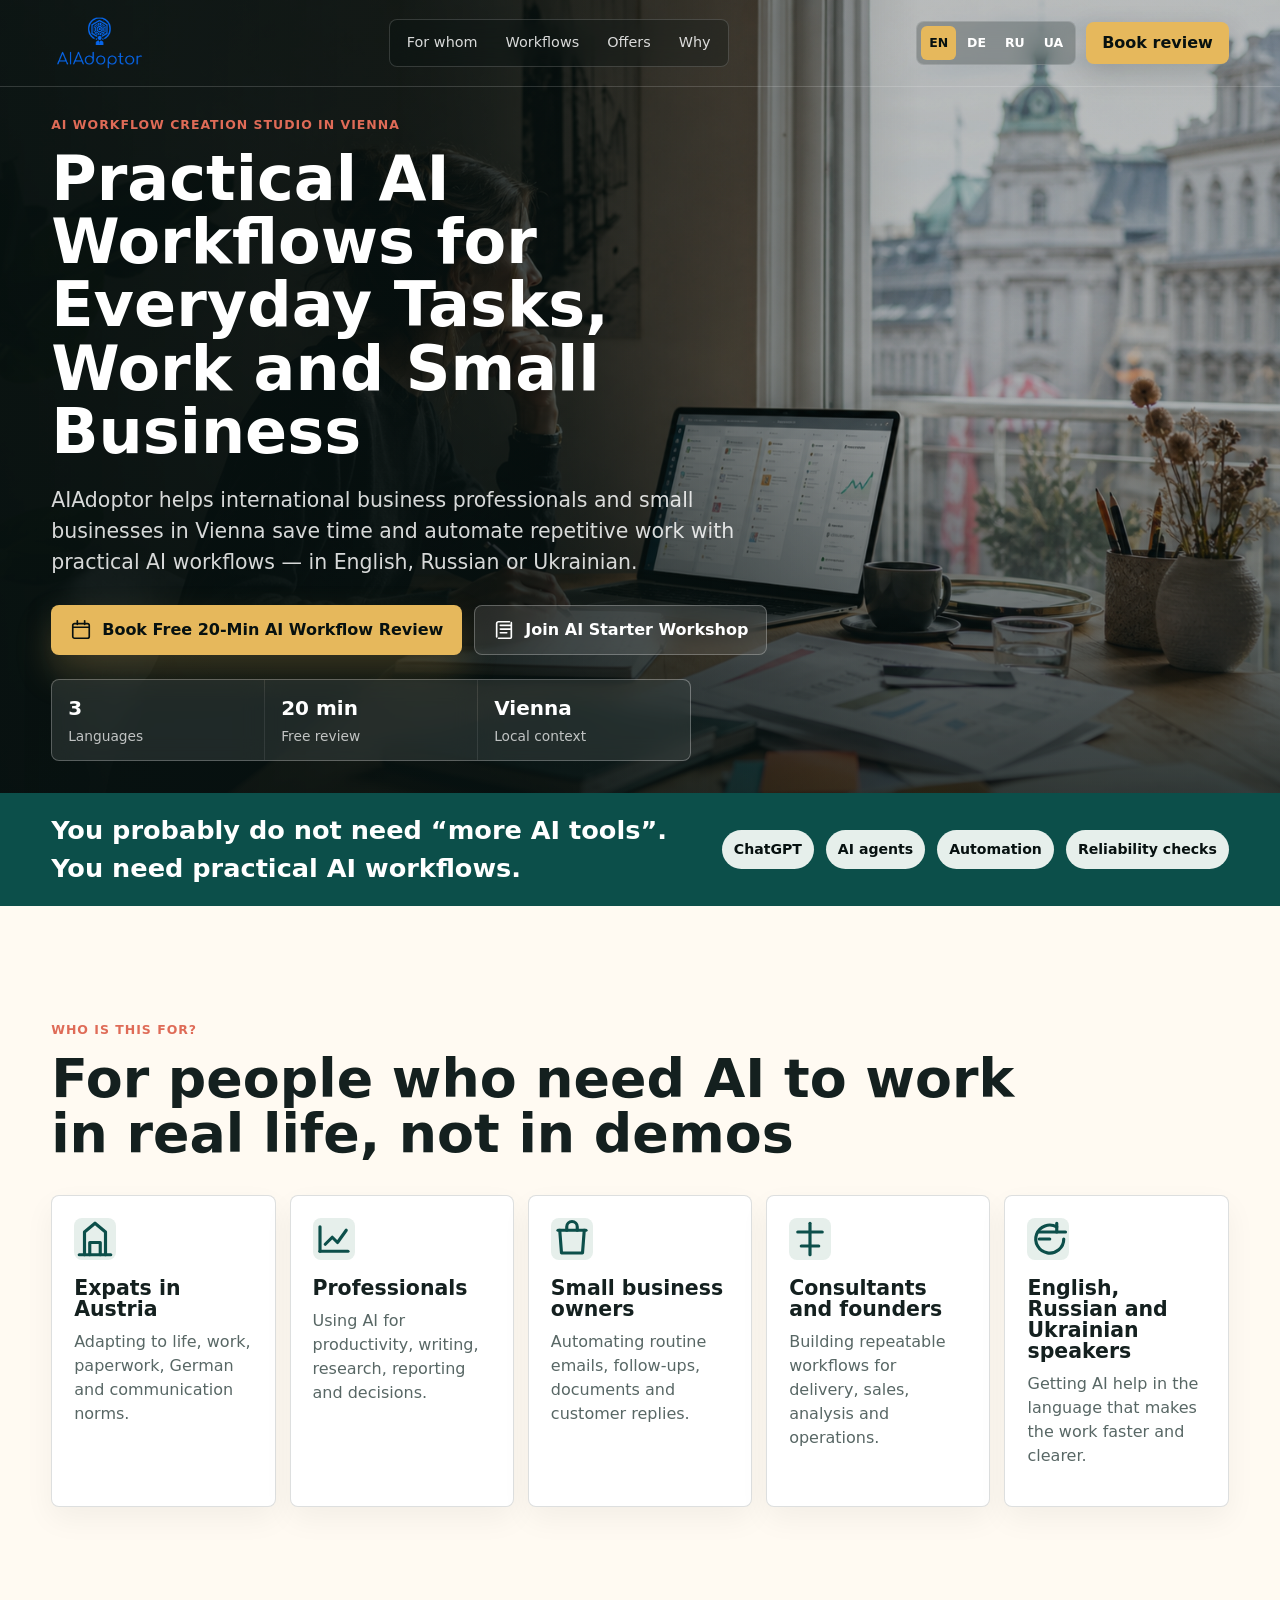
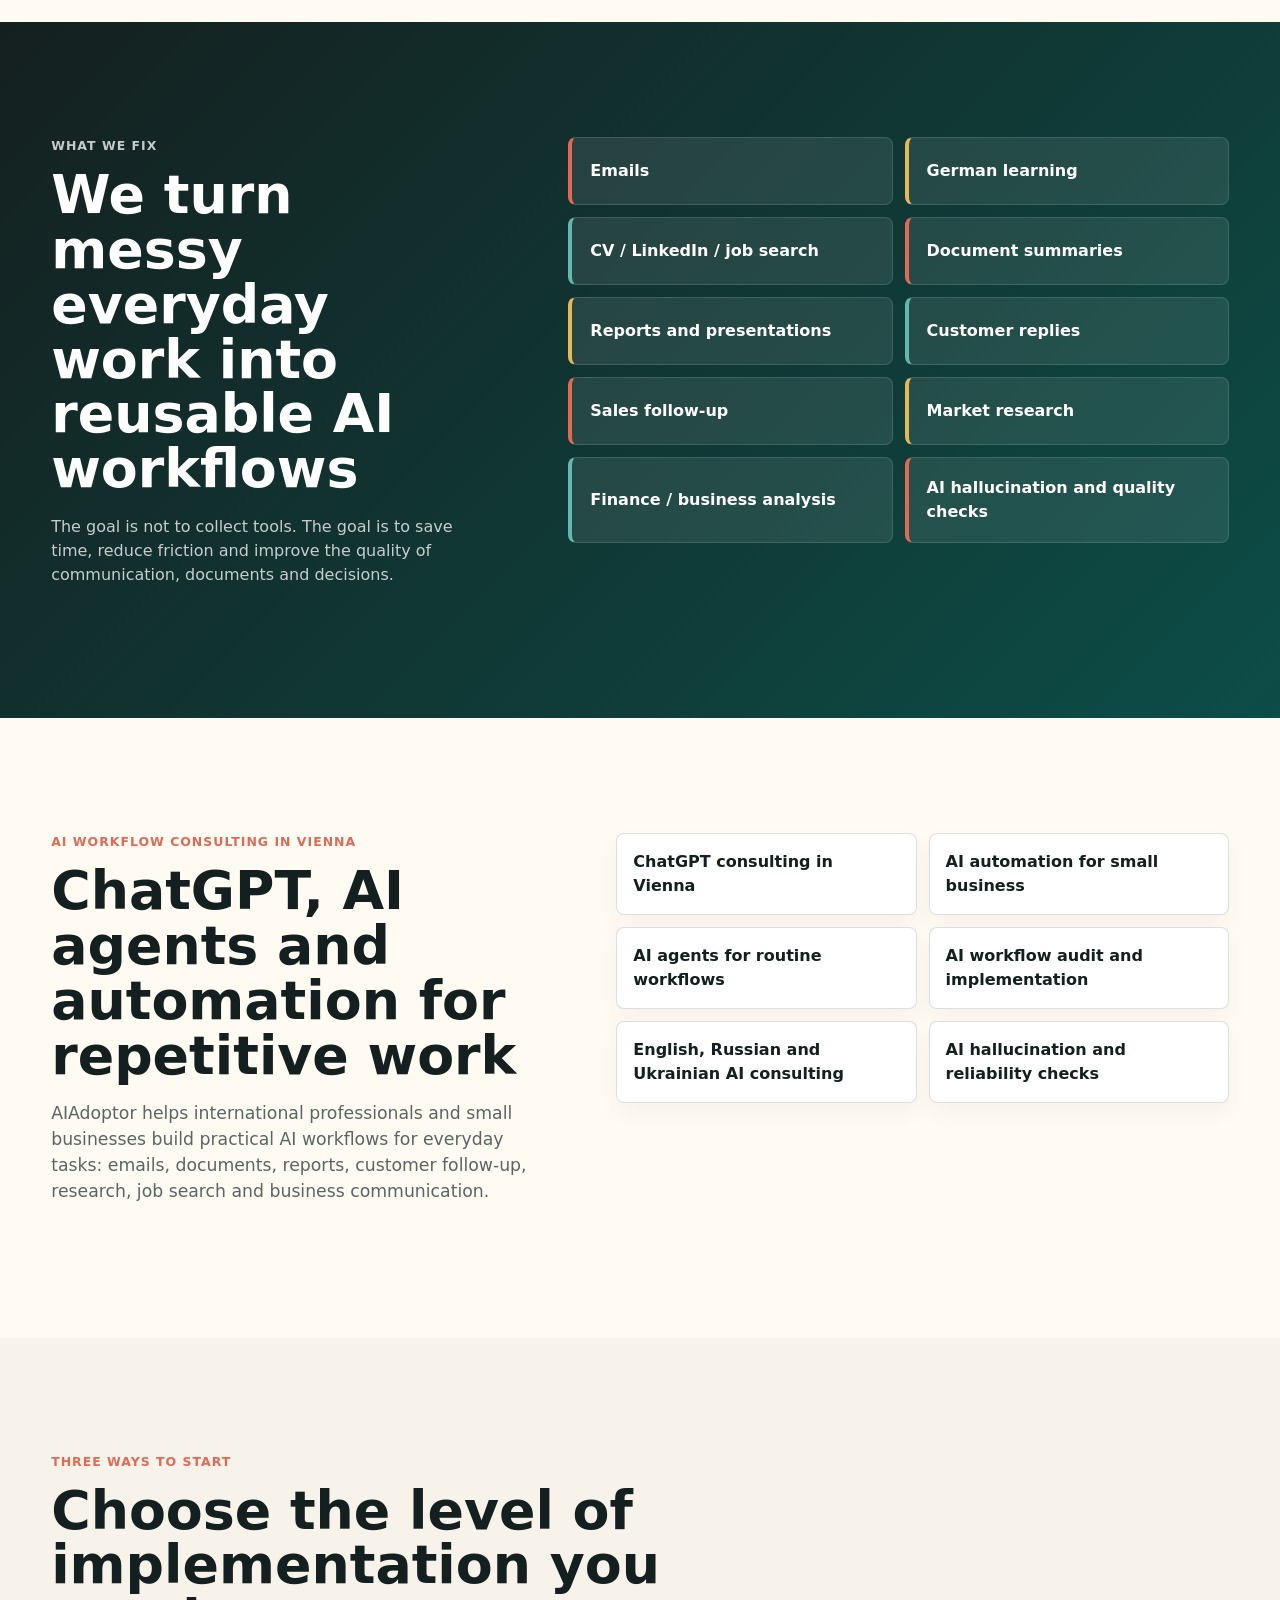
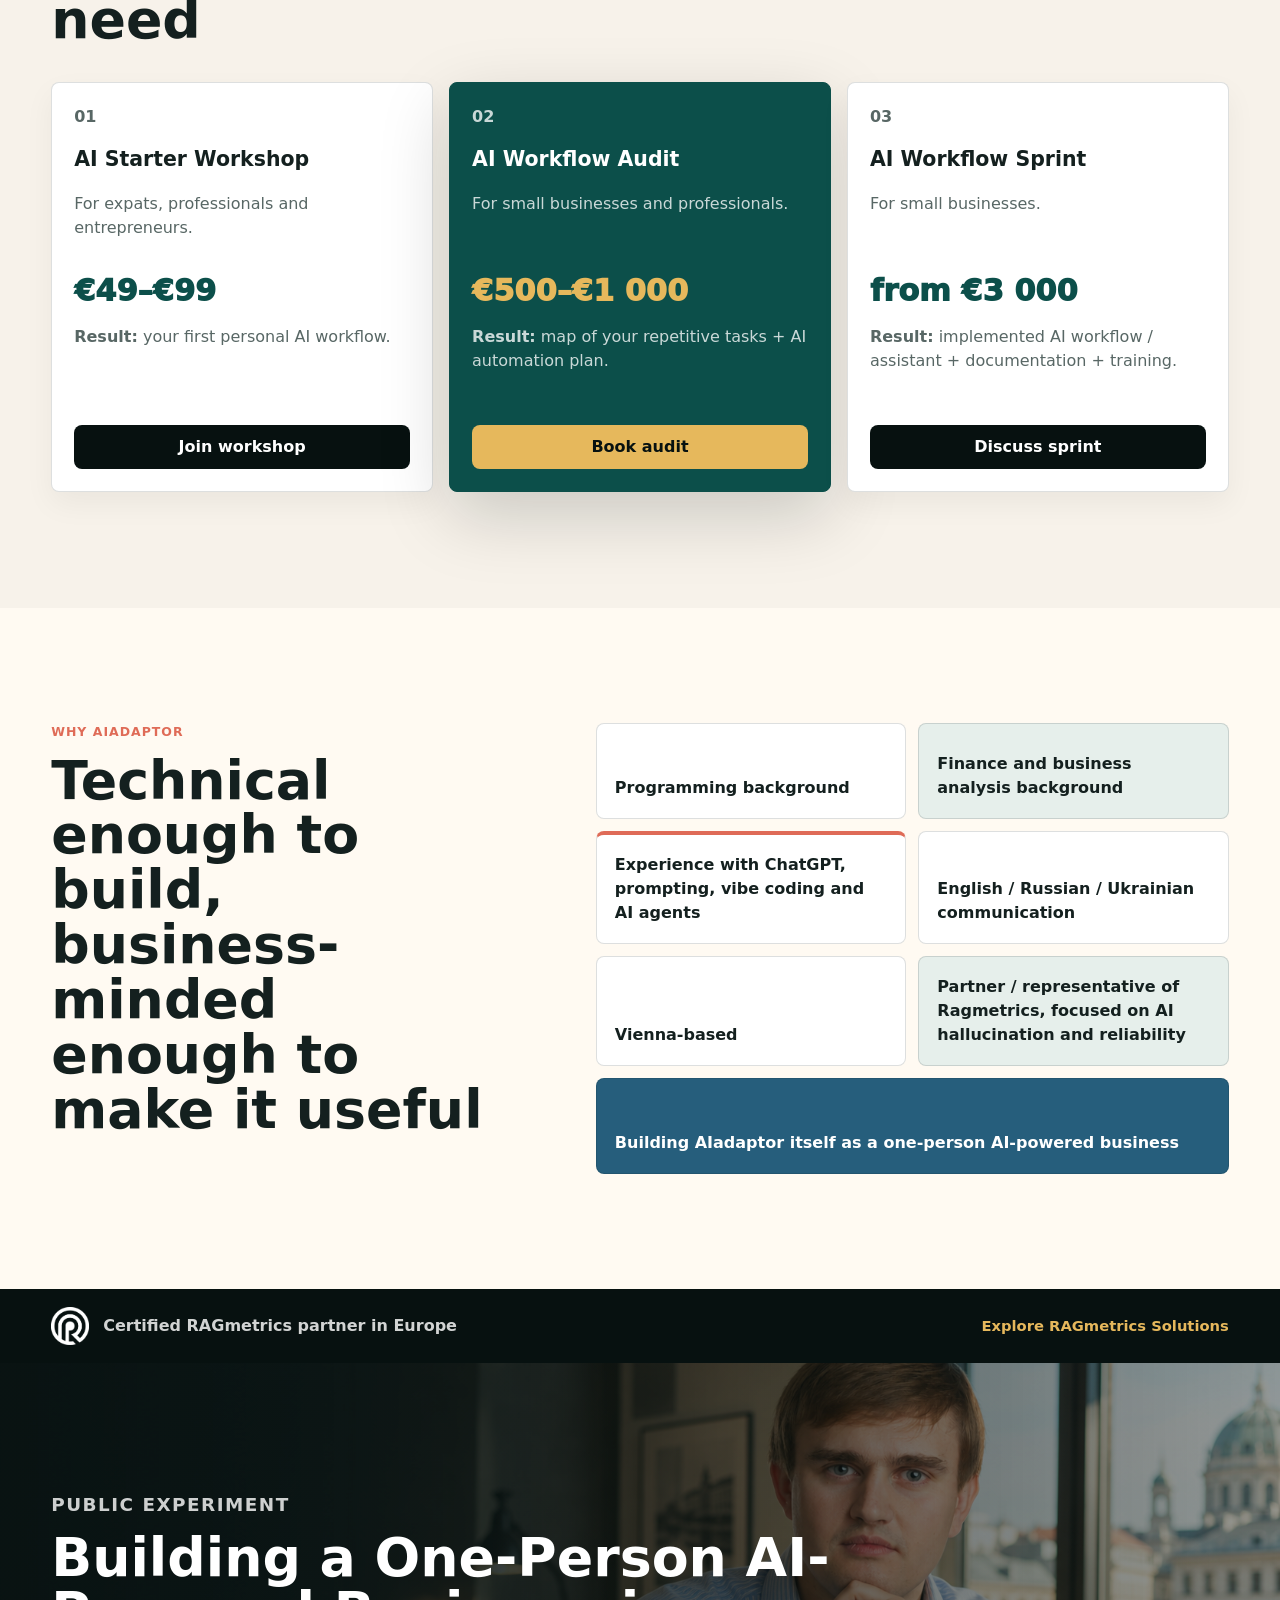
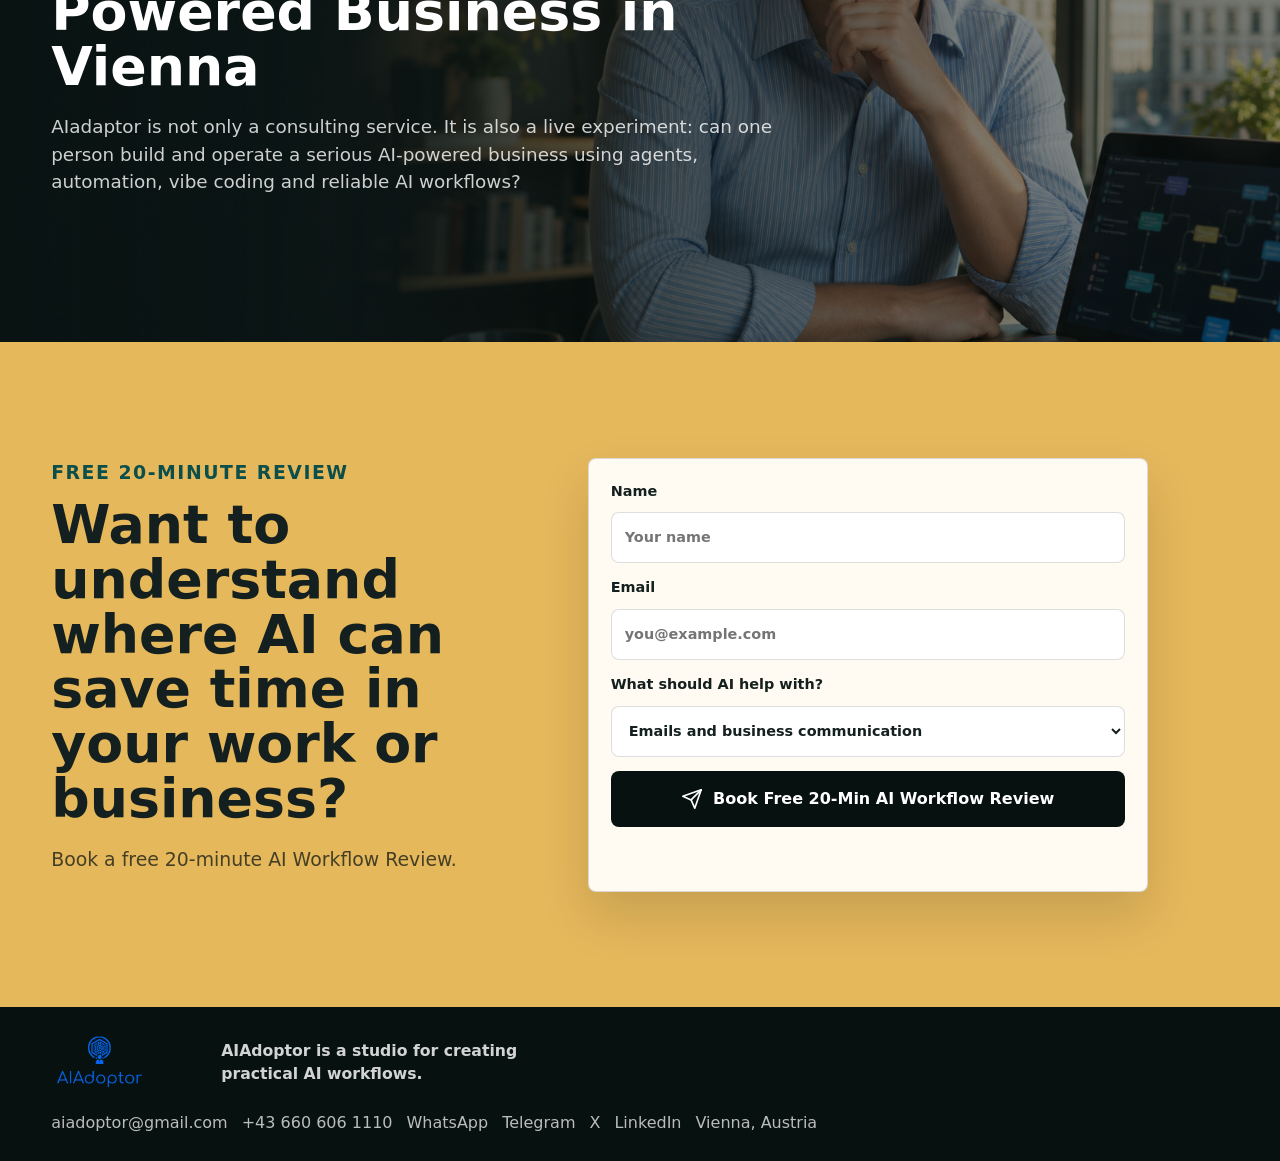
==== index.html @ bf927f49 "Prepare AIAdoptor landing for GitHub Pages" ====
<!doctype html>
<html lang="en">
  <head>
    <meta charset="utf-8" />
    <meta name="viewport" content="width=device-width, initial-scale=1" />
    <meta
      name="description"
      content="AIAdoptor helps international business professionals and small businesses in Vienna save time and automate repetitive work with practical AI workflows."
      data-i18n-attr="content:meta.description"
    />
    <meta
      name="keywords"
      content="AI workflows Vienna, ChatGPT consulting Vienna, AI automation Vienna, AI agents for small business, practical AI workflows, AI workflow audit, AI workflow sprint, AI consultant English Russian Ukrainian Vienna, RAG hallucination checks"
    />
    <meta name="author" content="AIAdoptor" />
    <meta name="robots" content="index, follow, max-image-preview:large" />
    <link rel="canonical" href="https://aiadoptor.com/" />
    <link rel="alternate" hreflang="en" href="https://aiadoptor.com/" />
    <link rel="alternate" hreflang="de" href="https://aiadoptor.com/de/" />
    <link rel="alternate" hreflang="ru" href="https://aiadoptor.com/ru/" />
    <link rel="alternate" hreflang="uk" href="https://aiadoptor.com/uk/" />
    <link rel="alternate" hreflang="x-default" href="https://aiadoptor.com/" />
    <meta property="og:type" content="website" />
    <meta property="og:site_name" content="AIAdoptor" />
    <meta property="og:title" content="AIAdoptor | AI Workflow Studio in Vienna | ChatGPT & AI Automation" />
    <meta
      property="og:description"
      content="Practical AI workflows, ChatGPT consulting and AI automation for international professionals and small businesses in Vienna."
    />
    <meta property="og:url" content="https://aiadoptor.com/" />
    <meta property="og:image" content="https://aiadoptor.com/assets/aiadoptor-social-profile.png" />
    <meta property="og:locale" content="en_US" />
    <meta property="og:locale:alternate" content="de_AT" />
    <meta property="og:locale:alternate" content="ru_RU" />
    <meta property="og:locale:alternate" content="uk_UA" />
    <meta name="twitter:card" content="summary_large_image" />
    <meta name="twitter:title" content="AIAdoptor | AI Workflow Studio in Vienna | ChatGPT & AI Automation" />
    <meta
      name="twitter:description"
      content="ChatGPT consulting, AI agents and practical AI automation workflows for work and small business in Vienna."
    />
    <meta name="twitter:image" content="https://aiadoptor.com/assets/aiadoptor-social-profile.png" />
    <title data-i18n="meta.title">AIAdoptor | AI Workflow Studio in Vienna | ChatGPT & AI Automation</title>
    <link rel="icon" type="image/png" href="/assets/aiadoptor-favicon.png" />
    <link rel="preload" as="image" href="/assets/aiadaptor-hero.png" />
    <link rel="preload" as="image" href="/assets/aiadoptor-logo.png" />
    <link rel="stylesheet" href="/styles.css" />
    <script type="application/ld+json">
      {
        "@context": "https://schema.org",
        "@type": "ProfessionalService",
        "name": "AIAdoptor",
        "url": "https://aiadoptor.com/",
        "logo": "https://aiadoptor.com/assets/aiadoptor-logo.png",
        "image": "https://aiadoptor.com/assets/aiadoptor-social-profile.png",
        "description": "AIAdoptor helps international business professionals and small businesses in Vienna save time and automate repetitive work with practical AI workflows.",
        "email": "aiadoptor@gmail.com",
        "telephone": "+436606061110",
        "address": {
          "@type": "PostalAddress",
          "streetAddress": "Kuchelauer Hafenstrase 104/2/2",
          "postalCode": "1190",
          "addressLocality": "Vienna",
          "addressCountry": "AT"
        },
        "areaServed": ["Vienna", "Austria", "Europe"],
        "availableLanguage": ["English", "Russian", "Ukrainian"],
        "sameAs": [
          "https://t.me/aiadoptor",
          "https://x.com/aiadoptor",
          "https://ua.linkedin.com/in/павел-фильянов-2507ba58"
        ],
        "knowsAbout": [
          "ChatGPT consulting",
          "AI workflow automation",
          "AI agents",
          "Small business automation",
          "AI hallucination checks",
          "RAG evaluation",
          "Business communication workflows"
        ],
        "hasOfferCatalog": {
          "@type": "OfferCatalog",
          "name": "AIAdoptor AI workflow services",
          "itemListElement": [
            {
              "@type": "Offer",
              "name": "AI Starter Workshop",
              "priceCurrency": "EUR",
              "price": "49",
              "description": "Starter workshop for creating a first personal AI workflow."
            },
            {
              "@type": "Offer",
              "name": "AI Workflow Audit",
              "priceCurrency": "EUR",
              "price": "500",
              "description": "Audit of repetitive tasks and AI automation planning."
            },
            {
              "@type": "Offer",
              "name": "AI Workflow Sprint",
              "priceCurrency": "EUR",
              "price": "3000",
              "description": "Implementation of an AI workflow or assistant with documentation and training."
            }
          ]
        }
      }
    </script>
    <script type="application/ld+json">
      {
        "@context": "https://schema.org",
        "@type": "FAQPage",
        "mainEntity": [
          {
            "@type": "Question",
            "name": "Who is AIAdoptor for?",
            "acceptedAnswer": {
              "@type": "Answer",
              "text": "AIAdoptor helps international business professionals, expats, consultants, founders and small businesses in Vienna use practical AI workflows for repetitive work."
            }
          },
          {
            "@type": "Question",
            "name": "What AI workflows can be automated?",
            "acceptedAnswer": {
              "@type": "Answer",
              "text": "Common workflows include emails, customer replies, document summaries, reports, presentations, market research, job search, German learning and sales follow-up."
            }
          },
          {
            "@type": "Question",
            "name": "Which languages does AIAdoptor consult in?",
            "acceptedAnswer": {
              "@type": "Answer",
              "text": "AIAdoptor provides consulting in English, Russian and Ukrainian. The website is also available in German."
            }
          },
          {
            "@type": "Question",
            "name": "How can I start?",
            "acceptedAnswer": {
              "@type": "Answer",
              "text": "You can book a free 20-minute AI Workflow Review to identify where AI can save time in your work or business."
            }
          }
        ]
      }
    </script>
    <script src="/app.js" defer></script>
  </head>
  <body>
    <header class="site-header" data-header>
      <a class="brand" href="#top" aria-label="AIadaptor home" data-i18n-attr="aria-label:brand.aria">
        <img class="brand-logo" src="/assets/aiadoptor-logo.png" alt="AIAdoptor" />
        <span class="sr-only" data-i18n="brand.tagline">Vienna AI workflows</span>
      </a>

      <nav class="main-nav" aria-label="Main navigation" data-i18n-attr="aria-label:nav.aria">
        <a href="#audience" data-i18n="nav.audience">For whom</a>
        <a href="#workflows" data-i18n="nav.workflows">Workflows</a>
        <a href="#offers" data-i18n="nav.offers">Offers</a>
        <a href="#why" data-i18n="nav.why">Why</a>
      </nav>

      <div class="header-actions">
        <div class="language-switcher" role="group" aria-label="Language" data-i18n-attr="aria-label:language.aria">
          <button type="button" data-lang="en" aria-pressed="true">EN</button>
          <button type="button" data-lang="de" aria-pressed="false">DE</button>
          <button type="button" data-lang="ru" aria-pressed="false">RU</button>
          <button type="button" data-lang="uk" aria-pressed="false">UA</button>
        </div>
        <a class="header-cta" href="#book" data-i18n="cta.short">Book review</a>
      </div>
    </header>

    <main id="top">
      <section class="hero" aria-label="AIadaptor">
        <img
          class="hero-image"
          src="/assets/aiadaptor-hero.png"
          alt="Modern Vienna workspace with laptop, documents and workflow boards"
          data-i18n-attr="alt:hero.imageAlt"
        />
        <div class="hero-scrim" aria-hidden="true"></div>
        <div class="hero-content">
          <p class="eyebrow" data-i18n="hero.eyebrow">AI workflow creation studio in Vienna</p>
          <h1 data-i18n="hero.title">Practical AI Workflows for Everyday Tasks, Work and Small Business</h1>
          <p class="hero-copy" data-i18n="hero.copy">AIAdoptor helps international business professionals and small businesses in Vienna save time and automate repetitive work with practical AI workflows — in English, Russian or Ukrainian.</p>
          <div class="hero-actions">
            <a class="button button-primary" href="#book">
              <span class="button-icon" aria-hidden="true">
                <svg viewBox="0 0 24 24"><path d="M8 2v4" /><path d="M16 2v4" /><path d="M3.5 9h17" /><path d="M5 5h14a2 2 0 0 1 2 2v12a2 2 0 0 1-2 2H5a2 2 0 0 1-2-2V7a2 2 0 0 1 2-2Z" /></svg>
              </span>
              <span data-i18n="cta.review">Book Free 20-Min AI Workflow Review</span>
            </a>
            <a class="button button-secondary" href="#workshop">
              <span class="button-icon" aria-hidden="true">
                <svg viewBox="0 0 24 24"><path d="M4 19.5V5a2 2 0 0 1 2-2h12" /><path d="M8 7h11" /><path d="M8 11h11" /><path d="M8 15h7" /><path d="M6 21h13a1 1 0 0 0 1-1V4" /></svg>
              </span>
              <span data-i18n="cta.workshop">Join AI Starter Workshop</span>
            </a>
          </div>
          <dl class="hero-signals" aria-label="Service highlights" data-i18n-attr="aria-label:hero.signalsAria">
            <div>
              <dt>3</dt>
              <dd data-i18n="hero.languages">Languages</dd>
            </div>
            <div>
              <dt>20 min</dt>
              <dd data-i18n="hero.freeReview">Free review</dd>
            </div>
            <div>
              <dt>Vienna</dt>
              <dd data-i18n="hero.localContext">Local context</dd>
            </div>
          </dl>
        </div>
      </section>

      <section class="intro-band" aria-label="Positioning" data-i18n-attr="aria-label:intro.aria">
        <p data-i18n="intro.line">You probably do not need “more AI tools”. You need practical AI workflows.</p>
        <span>ChatGPT</span>
        <span data-i18n="intro.agents">AI agents</span>
        <span data-i18n="intro.automation">Automation</span>
        <span data-i18n="intro.reliability">Reliability checks</span>
      </section>

      <section class="section audience" id="audience" aria-labelledby="audience-title">
        <div class="section-heading">
          <p class="eyebrow" data-i18n="audience.eyebrow">Who is this for?</p>
          <h2 id="audience-title" data-i18n="audience.title">For people who need AI to work in real life, not in demos</h2>
        </div>
        <div class="audience-grid">
          <article>
            <span class="tile-icon" aria-hidden="true">
              <svg viewBox="0 0 24 24"><path d="M3 21h18" /><path d="M6 21V8l6-5 6 5v13" /><path d="M9 21v-7h6v7" /></svg>
            </span>
            <h3 data-i18n="audience.cards.expats.title">Expats in Austria</h3>
            <p data-i18n="audience.cards.expats.copy">Adapting to life, work, paperwork, German and communication norms.</p>
          </article>
          <article>
            <span class="tile-icon" aria-hidden="true">
              <svg viewBox="0 0 24 24"><path d="M4 19V5" /><path d="M4 19h16" /><path d="m7 15 4-4 3 3 5-7" /></svg>
            </span>
            <h3 data-i18n="audience.cards.professionals.title">Professionals</h3>
            <p data-i18n="audience.cards.professionals.copy">Using AI for productivity, writing, research, reporting and decisions.</p>
          </article>
          <article>
            <span class="tile-icon" aria-hidden="true">
              <svg viewBox="0 0 24 24"><path d="M4 7h16" /><path d="M5 7l1 13h12l1-13" /><path d="M9 7V5a3 3 0 0 1 6 0v2" /></svg>
            </span>
            <h3 data-i18n="audience.cards.business.title">Small business owners</h3>
            <p data-i18n="audience.cards.business.copy">Automating routine emails, follow-ups, documents and customer replies.</p>
          </article>
          <article>
            <span class="tile-icon" aria-hidden="true">
              <svg viewBox="0 0 24 24"><path d="M12 3v18" /><path d="M5 8h14" /><path d="M7 16h10" /></svg>
            </span>
            <h3 data-i18n="audience.cards.founders.title">Consultants and founders</h3>
            <p data-i18n="audience.cards.founders.copy">Building repeatable workflows for delivery, sales, analysis and operations.</p>
          </article>
          <article>
            <span class="tile-icon" aria-hidden="true">
              <svg viewBox="0 0 24 24"><path d="M7 8h10" /><path d="M7 12h6" /><path d="M21 12a8 8 0 1 1-4-6.9" /><path d="M17 3v5h5" /></svg>
            </span>
            <h3 data-i18n="audience.cards.communities.title">English, Russian and Ukrainian speakers</h3>
            <p data-i18n="audience.cards.communities.copy">Getting AI help in the language that makes the work faster and clearer.</p>
          </article>
        </div>
      </section>

      <section class="section workflows" id="workflows" aria-labelledby="workflows-title">
        <div class="workflow-copy">
          <p class="eyebrow" data-i18n="workflows.eyebrow">What we fix</p>
          <h2 id="workflows-title" data-i18n="workflows.title">We turn messy everyday work into reusable AI workflows</h2>
          <p data-i18n="workflows.copy">The goal is not to collect tools. The goal is to save time, reduce friction and improve the quality of communication, documents and decisions.</p>
        </div>
        <div class="workflow-list" aria-label="AI workflow areas" data-i18n-attr="aria-label:workflows.aria">
          <span data-i18n="workflows.items.emails">Emails</span>
          <span data-i18n="workflows.items.german">German learning</span>
          <span data-i18n="workflows.items.job">CV / LinkedIn / job search</span>
          <span data-i18n="workflows.items.summaries">Document summaries</span>
          <span data-i18n="workflows.items.reports">Reports and presentations</span>
          <span data-i18n="workflows.items.customers">Customer replies</span>
          <span data-i18n="workflows.items.sales">Sales follow-up</span>
          <span data-i18n="workflows.items.research">Market research</span>
          <span data-i18n="workflows.items.finance">Finance / business analysis</span>
          <span data-i18n="workflows.items.quality">AI hallucination and quality checks</span>
        </div>
      </section>

      <section class="section seo-section" aria-labelledby="seo-title">
        <div class="seo-copy">
          <p class="eyebrow" data-i18n="seo.eyebrow">AI workflow consulting in Vienna</p>
          <h2 id="seo-title" data-i18n="seo.title">ChatGPT, AI agents and automation for repetitive work</h2>
          <p data-i18n="seo.copy">AIAdoptor helps international professionals and small businesses build practical AI workflows for everyday tasks: emails, documents, reports, customer follow-up, research, job search and business communication.</p>
        </div>
        <div class="seo-keywords" aria-label="SEO service areas" data-i18n-attr="aria-label:seo.aria">
          <span data-i18n="seo.items.consulting">ChatGPT consulting in Vienna</span>
          <span data-i18n="seo.items.automation">AI automation for small business</span>
          <span data-i18n="seo.items.agents">AI agents for routine workflows</span>
          <span data-i18n="seo.items.audit">AI workflow audit and implementation</span>
          <span data-i18n="seo.items.languages">English, Russian and Ukrainian AI consulting</span>
          <span data-i18n="seo.items.reliability">AI hallucination and reliability checks</span>
        </div>
      </section>

      <section class="section offers" id="offers" aria-labelledby="offers-title">
        <div class="section-heading compact">
          <p class="eyebrow" data-i18n="offers.eyebrow">Three ways to start</p>
          <h2 id="offers-title" data-i18n="offers.title">Choose the level of implementation you need</h2>
        </div>
        <div class="offer-grid">
          <article class="offer-card" id="workshop">
            <p class="offer-number">01</p>
            <h3>AI Starter Workshop</h3>
            <p data-i18n="offers.starter.for">For expats, professionals and entrepreneurs.</p>
            <div class="offer-price">€49–€99</div>
            <p class="result"><strong data-i18n="offers.resultLabel">Result:</strong> <span data-i18n="offers.starter.result">your first personal AI workflow.</span></p>
            <a class="offer-link" href="#book" data-i18n="offers.starter.link">Join workshop</a>
          </article>
          <article class="offer-card featured">
            <p class="offer-number">02</p>
            <h3>AI Workflow Audit</h3>
            <p data-i18n="offers.audit.for">For small businesses and professionals.</p>
            <div class="offer-price">€500–€1 000</div>
            <p class="result"><strong data-i18n="offers.resultLabel">Result:</strong> <span data-i18n="offers.audit.result">map of your repetitive tasks + AI automation plan.</span></p>
            <a class="offer-link" href="#book" data-i18n="offers.audit.link">Book audit</a>
          </article>
          <article class="offer-card">
            <p class="offer-number">03</p>
            <h3>AI Workflow Sprint</h3>
            <p data-i18n="offers.sprint.for">For small businesses.</p>
            <div class="offer-price" data-i18n="offers.sprint.price">from €3 000</div>
            <p class="result"><strong data-i18n="offers.resultLabel">Result:</strong> <span data-i18n="offers.sprint.result">implemented AI workflow / assistant + documentation + training.</span></p>
            <a class="offer-link" href="#book" data-i18n="offers.sprint.link">Discuss sprint</a>
          </article>
        </div>
      </section>

      <section class="section why" id="why" aria-labelledby="why-title">
        <div>
          <p class="eyebrow" data-i18n="why.eyebrow">Why AIadaptor</p>
          <h2 id="why-title" data-i18n="why.title">Technical enough to build, business-minded enough to make it useful</h2>
        </div>
        <div class="proof-grid">
          <div data-i18n="why.items.programming">Programming background</div>
          <div data-i18n="why.items.finance">Finance and business analysis background</div>
          <div data-i18n="why.items.ai">Experience with ChatGPT, prompting, vibe coding and AI agents</div>
          <div data-i18n="why.items.languages">English / Russian / Ukrainian communication</div>
          <div data-i18n="why.items.vienna">Vienna-based</div>
          <div data-i18n="why.items.ragmetrics">Partner / representative of Ragmetrics, focused on AI hallucination and reliability</div>
          <div data-i18n="why.items.business">Building AIadaptor itself as a one-person AI-powered business</div>
        </div>
      </section>

      <section class="partner-band" aria-label="RAGmetrics partner" data-i18n-attr="aria-label:partner.aria">
        <a class="partner-strip" href="https://ragmetrics.ai/solutions" target="_blank" rel="noopener">
          <img src="/assets/ragmetrics-logo.png" alt="RagMetrics logo" data-i18n-attr="alt:partner.logoAlt" />
          <span data-i18n="partner.text">Certified RAGmetrics partner in Europe</span>
          <strong data-i18n="partner.cta">Explore RAGmetrics Solutions</strong>
        </a>
      </section>

      <section class="experiment" aria-labelledby="experiment-title">
        <div class="experiment-inner">
          <p class="eyebrow" data-i18n="experiment.eyebrow">Public experiment</p>
          <h2 id="experiment-title" data-i18n="experiment.title">Building a One-Person AI-Powered Business in Vienna</h2>
          <p data-i18n="experiment.copy">AIadaptor is not only a consulting service. It is also a live experiment: can one person build and operate a serious AI-powered business using agents, automation, vibe coding and reliable AI workflows?</p>
        </div>
      </section>

      <section class="book" id="book" aria-labelledby="book-title">
        <div class="book-copy">
          <p class="eyebrow" data-i18n="book.eyebrow">Free 20-minute review</p>
          <h2 id="book-title" data-i18n="book.title">Want to understand where AI can save time in your work or business?</h2>
          <p data-i18n="book.copy">Book a free 20-minute AI Workflow Review.</p>
        </div>
        <form class="book-form" data-contact-form>
          <label>
            <span data-i18n="form.name">Name</span>
            <input name="name" type="text" autocomplete="name" placeholder="Your name" data-i18n-attr="placeholder:form.namePlaceholder" required />
          </label>
          <label>
            <span data-i18n="form.email">Email</span>
            <input name="email" type="email" autocomplete="email" placeholder="you@example.com" required />
          </label>
          <label>
            <span data-i18n="form.topic">What should AI help with?</span>
            <select name="topic">
              <option data-i18n="form.options.email">Emails and business communication</option>
              <option data-i18n="form.options.docs">Documents, reports or presentations</option>
              <option data-i18n="form.options.job">German, CV, LinkedIn or job search</option>
              <option data-i18n="form.options.customer">Customer replies or sales follow-up</option>
              <option data-i18n="form.options.business">Small business automation</option>
              <option data-i18n="form.options.quality">AI hallucination and quality checks</option>
            </select>
          </label>
          <button class="button button-dark" type="submit">
            <span class="button-icon" aria-hidden="true">
              <svg viewBox="0 0 24 24"><path d="M22 2 11 13" /><path d="m22 2-7 20-4-9-9-4Z" /></svg>
            </span>
            <span data-i18n="cta.review">Book Free 20-Min AI Workflow Review</span>
          </button>
          <p class="form-status" data-form-status role="status" aria-live="polite"></p>
        </form>
      </section>
    </main>

    <footer class="site-footer">
      <a class="brand" href="#top" aria-label="AIadaptor home" data-i18n-attr="aria-label:brand.aria">
        <img class="brand-logo" src="/assets/aiadoptor-logo.png" alt="AIAdoptor" />
        <span class="sr-only" data-i18n="brand.footerTagline">Practical AI workflows</span>
      </a>
      <p class="footer-motto" data-i18n="hero.motto">AIAdoptor is a studio for creating practical AI workflows.</p>
      <div class="footer-links">
        <a href="mailto:aiadoptor@gmail.com">aiadoptor@gmail.com</a>
        <a href="tel:+436606061110">+43 660 606 1110</a>
        <a href="https://wa.me/436606061110" target="_blank" rel="noopener">WhatsApp</a>
        <a href="https://t.me/aiadoptor" target="_blank" rel="noopener">Telegram</a>
        <a href="https://x.com/aiadoptor" target="_blank" rel="noopener">X</a>
        <a href="https://ua.linkedin.com/in/павел-фильянов-2507ba58" target="_blank" rel="noopener">LinkedIn</a>
        <span data-i18n="footer.location">Vienna, Austria</span>
      </div>
    </footer>
  </body>
</html>
---- styles.css ----
:root {
  --ink: #14201f;
  --ink-strong: #071110;
  --muted: #586765;
  --paper: #f7f2ea;
  --paper-strong: #fffaf2;
  --mist: #e6efeb;
  --line: rgba(20, 32, 31, 0.14);
  --teal: #0f766e;
  --teal-dark: #0c4f4a;
  --coral: #df6b57;
  --amber: #e6b85c;
  --blue: #265e7c;
  --white: #ffffff;
  --shadow: 0 24px 70px rgba(7, 17, 16, 0.18);
  --radius: 8px;
  --header-height: 74px;
  color-scheme: light;
}

* {
  box-sizing: border-box;
}

html {
  scroll-behavior: smooth;
}

body {
  margin: 0;
  color: var(--ink);
  background: var(--paper);
  font-family: Inter, ui-sans-serif, system-ui, -apple-system, BlinkMacSystemFont, "Segoe UI", sans-serif;
  line-height: 1.5;
}

body::selection {
  color: var(--white);
  background: var(--teal-dark);
}

img,
svg {
  display: block;
}

a {
  color: inherit;
  text-decoration: none;
}

button,
input,
select {
  font: inherit;
}

button {
  cursor: pointer;
}

:focus-visible {
  outline: 3px solid rgba(223, 107, 87, 0.7);
  outline-offset: 3px;
}

.site-header {
  position: fixed;
  top: 0;
  left: 0;
  right: 0;
  z-index: 30;
  min-height: var(--header-height);
  display: grid;
  grid-template-columns: auto 1fr auto;
  align-items: center;
  gap: 24px;
  padding: 14px clamp(18px, 4vw, 52px);
  color: var(--white);
  border-bottom: 1px solid rgba(255, 255, 255, 0.16);
  transition: background 180ms ease, color 180ms ease, box-shadow 180ms ease, border-color 180ms ease;
}

.site-header.is-scrolled {
  color: var(--ink);
  background: rgba(247, 242, 234, 0.93);
  border-color: var(--line);
  box-shadow: 0 12px 28px rgba(7, 17, 16, 0.1);
  backdrop-filter: blur(18px);
}

.brand {
  display: inline-flex;
  align-items: center;
  min-width: 150px;
}

.brand-logo {
  width: auto;
  height: 58px;
  max-width: 172px;
  object-fit: contain;
}

.sr-only {
  position: absolute;
  width: 1px;
  height: 1px;
  padding: 0;
  margin: -1px;
  overflow: hidden;
  clip: rect(0, 0, 0, 0);
  white-space: nowrap;
  border: 0;
}

.main-nav {
  justify-self: center;
  display: flex;
  align-items: center;
  gap: 4px;
  padding: 5px;
  border: 1px solid rgba(255, 255, 255, 0.16);
  border-radius: var(--radius);
  background: rgba(7, 17, 16, 0.28);
  backdrop-filter: blur(12px);
}

.site-header.is-scrolled .main-nav {
  background: rgba(255, 250, 242, 0.78);
  border-color: var(--line);
}

.main-nav a {
  min-height: 36px;
  display: inline-flex;
  align-items: center;
  padding: 0 12px;
  border-radius: 6px;
  font-size: 0.9rem;
  color: currentColor;
  opacity: 0.84;
}

.main-nav a:hover {
  opacity: 1;
  background: rgba(15, 118, 110, 0.15);
}

.header-cta {
  min-height: 42px;
  display: inline-flex;
  align-items: center;
  justify-content: center;
  padding: 0 16px;
  color: var(--ink-strong);
  background: var(--amber);
  border-radius: var(--radius);
  font-weight: 800;
  box-shadow: 0 10px 28px rgba(7, 17, 16, 0.16);
}

.header-actions {
  display: inline-flex;
  align-items: center;
  justify-content: flex-end;
  gap: 10px;
}

.language-switcher {
  display: inline-flex;
  align-items: center;
  gap: 3px;
  padding: 4px;
  color: currentColor;
  background: rgba(7, 17, 16, 0.24);
  border: 1px solid rgba(255, 255, 255, 0.16);
  border-radius: var(--radius);
  backdrop-filter: blur(12px);
}

.site-header.is-scrolled .language-switcher {
  background: rgba(255, 250, 242, 0.78);
  border-color: var(--line);
}

.language-switcher button {
  min-width: 34px;
  min-height: 34px;
  padding: 0 8px;
  color: currentColor;
  background: transparent;
  border: 0;
  border-radius: 6px;
  font-size: 0.78rem;
  font-weight: 900;
}

.language-switcher button.is-active {
  color: var(--ink-strong);
  background: var(--amber);
}

.hero {
  min-height: 88svh;
  position: relative;
  display: grid;
  align-items: end;
  overflow: hidden;
  color: var(--white);
  background: var(--ink-strong);
}

.hero-image,
.hero-scrim {
  position: absolute;
  inset: 0;
  width: 100%;
  height: 100%;
}

.hero-image {
  object-fit: cover;
}

.hero-scrim {
  background:
    linear-gradient(90deg, rgba(7, 17, 16, 0.9) 0%, rgba(7, 17, 16, 0.78) 38%, rgba(7, 17, 16, 0.24) 72%),
    linear-gradient(0deg, rgba(7, 17, 16, 0.72) 0%, rgba(7, 17, 16, 0.04) 55%);
}

.hero-content {
  position: relative;
  z-index: 1;
  width: min(850px, 100%);
  padding: 116px clamp(18px, 4vw, 52px) 32px;
}

.eyebrow {
  margin: 0 0 12px;
  color: var(--coral);
  font-size: 0.78rem;
  font-weight: 900;
  text-transform: uppercase;
  letter-spacing: 0.08em;
}

h1,
h2,
h3,
p {
  margin-top: 0;
}

h1,
h2,
h3 {
  color: inherit;
  line-height: 1.02;
  letter-spacing: 0;
}

h1 {
  max-width: 820px;
  margin-bottom: 22px;
  font-size: clamp(2.7rem, 4.85vw, 5.15rem);
  font-weight: 850;
}

h2 {
  margin-bottom: 18px;
  font-size: clamp(2.15rem, 4.2vw, 4.6rem);
  font-weight: 830;
}

h3 {
  margin-bottom: 10px;
  font-size: 1.28rem;
  font-weight: 830;
}

.hero-copy {
  max-width: 760px;
  margin-bottom: 28px;
  color: rgba(255, 255, 255, 0.84);
  font-size: clamp(1.05rem, 1.6vw, 1.28rem);
}

.hero-actions {
  display: flex;
  flex-wrap: wrap;
  gap: 12px;
  margin-bottom: 24px;
}

.button {
  min-height: 50px;
  display: inline-flex;
  align-items: center;
  justify-content: center;
  gap: 10px;
  padding: 0 18px;
  border: 1px solid transparent;
  border-radius: var(--radius);
  font-weight: 850;
  text-align: center;
  transition: transform 160ms ease, box-shadow 160ms ease, background 160ms ease;
}

.button:hover {
  transform: translateY(-1px);
}

.button-icon {
  width: 22px;
  height: 22px;
  flex: 0 0 auto;
}

.button svg,
.tile-icon svg {
  width: 100%;
  height: 100%;
  fill: none;
  stroke: currentColor;
  stroke-width: 1.8;
  stroke-linecap: round;
  stroke-linejoin: round;
}

.button-primary {
  color: var(--ink-strong);
  background: var(--amber);
  box-shadow: 0 18px 36px rgba(230, 184, 92, 0.22);
}

.button-secondary {
  color: var(--white);
  background: rgba(255, 255, 255, 0.1);
  border-color: rgba(255, 255, 255, 0.26);
  backdrop-filter: blur(14px);
}

.button-dark {
  width: 100%;
  color: var(--white);
  background: var(--ink-strong);
}

.hero-signals {
  max-width: 640px;
  display: grid;
  grid-template-columns: repeat(3, minmax(0, 1fr));
  gap: 1px;
  margin: 0;
  background: rgba(255, 255, 255, 0.18);
  border: 1px solid rgba(255, 255, 255, 0.18);
  border-radius: var(--radius);
  overflow: hidden;
}

.hero-signals div {
  padding: 13px 16px;
  background: rgba(7, 17, 16, 0.42);
  backdrop-filter: blur(10px);
}

.hero-signals dt {
  font-size: 1.25rem;
  font-weight: 900;
}

.hero-signals dd {
  margin: 3px 0 0;
  color: rgba(255, 255, 255, 0.72);
  font-size: 0.86rem;
}

.intro-band {
  min-height: 12svh;
  display: flex;
  align-items: center;
  gap: 12px;
  padding: 18px clamp(18px, 4vw, 52px);
  color: var(--white);
  background: var(--teal-dark);
  overflow-x: auto;
}

.intro-band p {
  min-width: min(560px, 76vw);
  margin: 0 auto 0 0;
  font-size: clamp(1.15rem, 2vw, 1.75rem);
  font-weight: 820;
}

.intro-band span {
  flex: 0 0 auto;
  padding: 9px 12px;
  color: var(--ink-strong);
  background: var(--mist);
  border-radius: 999px;
  font-size: 0.88rem;
  font-weight: 800;
}

.section {
  padding: clamp(70px, 9vw, 118px) clamp(18px, 4vw, 52px);
}

.section-heading {
  max-width: 980px;
  margin-bottom: 34px;
}

.section-heading.compact {
  max-width: 760px;
}

.audience {
  background: var(--paper-strong);
}

.audience-grid {
  display: grid;
  grid-template-columns: repeat(5, minmax(0, 1fr));
  gap: 14px;
}

.audience-grid article,
.offer-card {
  min-height: 100%;
  padding: 22px;
  background: var(--white);
  border: 1px solid var(--line);
  border-radius: var(--radius);
  box-shadow: 0 12px 30px rgba(7, 17, 16, 0.05);
}

.tile-icon {
  width: 42px;
  height: 42px;
  display: grid;
  place-items: center;
  margin-bottom: 18px;
  color: var(--teal-dark);
  background: var(--mist);
  border-radius: var(--radius);
}

.audience-grid p,
.workflow-copy p,
.offer-card p,
.experiment p,
.book-copy p {
  color: var(--muted);
}

.workflows {
  display: grid;
  grid-template-columns: minmax(280px, 0.8fr) minmax(360px, 1.2fr);
  gap: clamp(32px, 6vw, 86px);
  align-items: start;
  color: var(--white);
  background:
    linear-gradient(135deg, rgba(20, 32, 31, 0.97), rgba(12, 79, 74, 0.95)),
    var(--ink);
}

.workflow-copy {
  position: sticky;
  top: 108px;
}

.workflow-copy p {
  color: rgba(255, 255, 255, 0.76);
}

.workflow-list {
  display: grid;
  grid-template-columns: repeat(2, minmax(0, 1fr));
  gap: 12px;
}

.workflow-list span {
  min-height: 68px;
  display: flex;
  align-items: center;
  padding: 18px;
  color: var(--white);
  background: rgba(255, 255, 255, 0.09);
  border: 1px solid rgba(255, 255, 255, 0.13);
  border-radius: var(--radius);
  font-weight: 800;
}

.workflow-list span:nth-child(3n + 1) {
  border-left: 4px solid var(--coral);
}

.workflow-list span:nth-child(3n + 2) {
  border-left: 4px solid var(--amber);
}

.workflow-list span:nth-child(3n) {
  border-left: 4px solid #66b7ad;
}

.seo-section {
  display: grid;
  grid-template-columns: minmax(280px, 0.9fr) minmax(360px, 1.1fr);
  gap: clamp(30px, 5vw, 70px);
  align-items: start;
  background: var(--paper-strong);
}

.seo-copy {
  max-width: 760px;
}

.seo-copy p:not(.eyebrow) {
  color: var(--muted);
  font-size: 1.08rem;
}

.seo-keywords {
  display: grid;
  grid-template-columns: repeat(2, minmax(0, 1fr));
  gap: 12px;
}

.seo-keywords span {
  min-height: 72px;
  display: flex;
  align-items: center;
  padding: 16px;
  color: var(--ink);
  background: var(--white);
  border: 1px solid var(--line);
  border-radius: var(--radius);
  font-weight: 850;
  box-shadow: 0 10px 24px rgba(7, 17, 16, 0.04);
}

.offers {
  background: var(--paper);
}

.offer-grid {
  display: grid;
  grid-template-columns: repeat(3, minmax(0, 1fr));
  gap: 16px;
}

.offer-card {
  display: flex;
  flex-direction: column;
  gap: 12px;
}

.offer-card.featured {
  color: var(--white);
  background: var(--teal-dark);
  border-color: var(--teal-dark);
  box-shadow: var(--shadow);
}

.offer-card.featured p {
  color: rgba(255, 255, 255, 0.78);
}

.offer-card.featured .offer-link {
  color: var(--ink-strong);
  background: var(--amber);
}

.offer-number {
  margin-bottom: 8px;
  color: var(--coral);
  font-weight: 900;
}

.offer-price {
  margin-top: auto;
  color: var(--teal-dark);
  font-size: 1.9rem;
  font-weight: 920;
}

.offer-card.featured .offer-price {
  color: var(--amber);
}

.result {
  min-height: 72px;
}

.offer-link {
  min-height: 44px;
  display: inline-flex;
  align-items: center;
  justify-content: center;
  padding: 0 14px;
  color: var(--white);
  background: var(--ink-strong);
  border-radius: var(--radius);
  font-weight: 850;
}

.why {
  display: grid;
  grid-template-columns: minmax(280px, 0.85fr) minmax(360px, 1.15fr);
  gap: clamp(32px, 6vw, 86px);
  background: var(--paper-strong);
}

.proof-grid {
  display: grid;
  grid-template-columns: repeat(2, minmax(0, 1fr));
  gap: 12px;
}

.proof-grid div {
  min-height: 96px;
  display: flex;
  align-items: flex-end;
  padding: 18px;
  color: var(--ink);
  background: var(--white);
  border: 1px solid var(--line);
  border-radius: var(--radius);
  font-weight: 820;
}

.proof-grid div:nth-child(2),
.proof-grid div:nth-child(6) {
  background: var(--mist);
}

.proof-grid div:nth-child(3) {
  border-top: 4px solid var(--coral);
}

.proof-grid div:nth-child(7) {
  grid-column: 1 / -1;
  color: var(--white);
  background: var(--blue);
}

.experiment {
  padding: clamp(78px, 10vw, 132px) clamp(18px, 4vw, 52px);
  color: var(--white);
  background:
    linear-gradient(90deg, rgba(7, 17, 16, 0.88), rgba(7, 17, 16, 0.42)),
    url("assets/aiadaptor-experiment.png") center / cover;
}

.experiment-inner {
  max-width: 820px;
}

.experiment p {
  max-width: 740px;
  color: rgba(255, 255, 255, 0.8);
  font-size: 1.15rem;
}

.book {
  display: grid;
  grid-template-columns: minmax(280px, 0.85fr) minmax(320px, 560px);
  gap: clamp(32px, 6vw, 90px);
  padding: clamp(70px, 9vw, 118px) clamp(18px, 4vw, 52px);
  background: var(--amber);
}

.book .eyebrow {
  color: var(--teal-dark);
}

.book-copy {
  align-self: center;
}

.book-copy p {
  color: rgba(7, 17, 16, 0.72);
  font-size: 1.18rem;
}

.book-form {
  display: grid;
  gap: 14px;
  padding: 22px;
  background: var(--paper-strong);
  border: 1px solid rgba(7, 17, 16, 0.14);
  border-radius: var(--radius);
  box-shadow: 0 24px 50px rgba(7, 17, 16, 0.14);
}

label {
  display: grid;
  gap: 7px;
  color: var(--ink);
  font-size: 0.9rem;
  font-weight: 820;
}

input,
select {
  width: 100%;
  min-height: 48px;
  padding: 0 13px;
  color: var(--ink);
  background: var(--white);
  border: 1px solid var(--line);
  border-radius: var(--radius);
}

.form-status {
  min-height: 22px;
  margin: 0;
  color: var(--teal-dark);
  font-weight: 800;
}

.site-footer {
  display: flex;
  flex-wrap: wrap;
  align-items: center;
  justify-content: space-between;
  gap: 20px;
  padding: 26px clamp(18px, 4vw, 52px);
  color: var(--white);
  background: var(--ink-strong);
}

.footer-motto {
  max-width: 360px;
  margin: 0 auto 0 0;
  color: rgba(255, 255, 255, 0.82);
  font-size: 0.98rem;
  font-weight: 820;
}

.footer-links {
  display: flex;
  flex-wrap: wrap;
  gap: 14px;
  color: rgba(255, 255, 255, 0.72);
}

.footer-links a:hover {
  color: var(--white);
}

.partner-band {
  padding: 0 clamp(18px, 4vw, 52px);
  color: var(--white);
  background: var(--ink-strong);
}

.partner-strip {
  width: min(1180px, 100%);
  min-height: 64px;
  display: flex;
  align-items: center;
  gap: 14px;
  padding: 18px 0;
  margin: 0 auto;
  color: rgba(255, 255, 255, 0.82);
}

.partner-strip img {
  width: 38px;
  height: 38px;
  object-fit: contain;
}

.partner-strip span {
  font-weight: 840;
}

.partner-strip strong {
  margin-left: auto;
  color: var(--amber);
  font-size: 0.92rem;
}

.partner-strip:hover strong {
  color: var(--white);
}

@media (max-width: 1100px) {
  .site-header {
    grid-template-columns: auto 1fr;
  }

  .header-actions {
    justify-self: end;
  }

  .main-nav {
    display: none;
  }

  .audience-grid {
    grid-template-columns: repeat(2, minmax(0, 1fr));
  }

  .offer-grid {
    grid-template-columns: 1fr;
  }

  .result {
    min-height: auto;
  }
}

@media (max-width: 860px) {
  .site-header {
    grid-template-columns: 1fr auto;
  }

  .brand {
    min-width: 0;
  }

  .brand-logo {
    height: 48px;
    max-width: 142px;
  }

  .hero {
    min-height: 92svh;
  }

  .hero-content {
    padding-top: 120px;
  }

  .hero-signals,
  .workflows,
  .why,
  .book,
  .seo-section {
    grid-template-columns: 1fr;
  }


  .workflow-copy {
    position: static;
  }

  .proof-grid {
    grid-template-columns: 1fr;
  }
}

@media (max-width: 620px) {
  .site-header {
    min-height: 66px;
    padding: 12px 14px;
  }

  .header-cta {
    min-height: 38px;
    padding: 0 12px;
    font-size: 0.86rem;
  }

  .header-actions {
    gap: 7px;
  }

  .language-switcher {
    position: fixed;
    left: 14px;
    right: 14px;
    bottom: 14px;
    z-index: 40;
    justify-content: center;
    color: var(--ink);
    background: rgba(255, 250, 242, 0.93);
    border-color: var(--line);
    box-shadow: 0 12px 30px rgba(7, 17, 16, 0.16);
  }

  .language-switcher button {
    min-width: 62px;
  }

  .hero-content {
    padding: 92px 16px 24px;
  }

  h1 {
    font-size: 2.36rem;
  }

  .hero-actions,
  .button {
    width: 100%;
  }

  .workflow-list,
  .audience-grid {
    grid-template-columns: 1fr;
  }

  .hero-signals {
    display: none;
  }

  .seo-keywords {
    grid-template-columns: 1fr;
  }


  .intro-band {
    align-items: flex-start;
    flex-direction: column;
  }

  .intro-band p {
    min-width: 0;
  }

  .site-footer {
    align-items: flex-start;
    flex-direction: column;
  }

  .footer-motto {
    margin: 0;
  }

  .partner-strip {
    align-items: flex-start;
    flex-direction: column;
    padding: 18px 0 20px;
  }

  .partner-strip strong {
    margin-left: 0;
  }
}
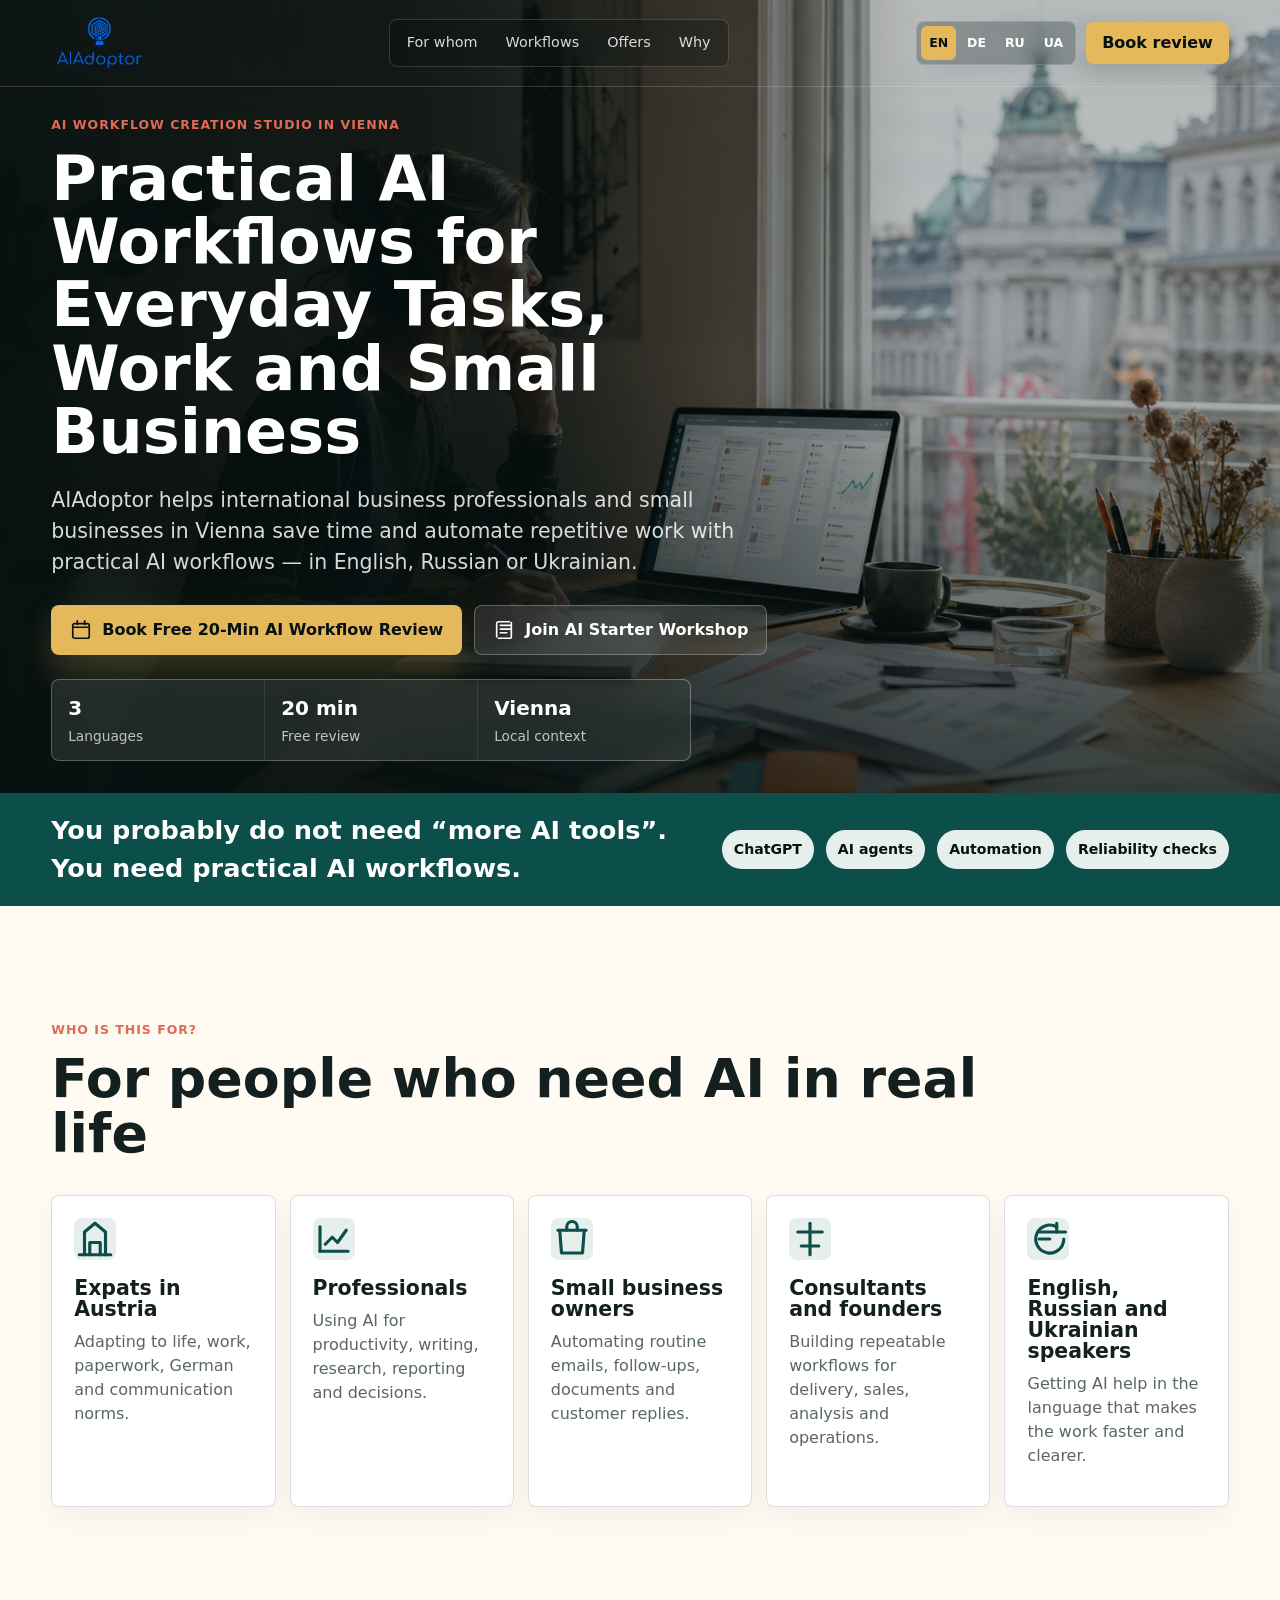
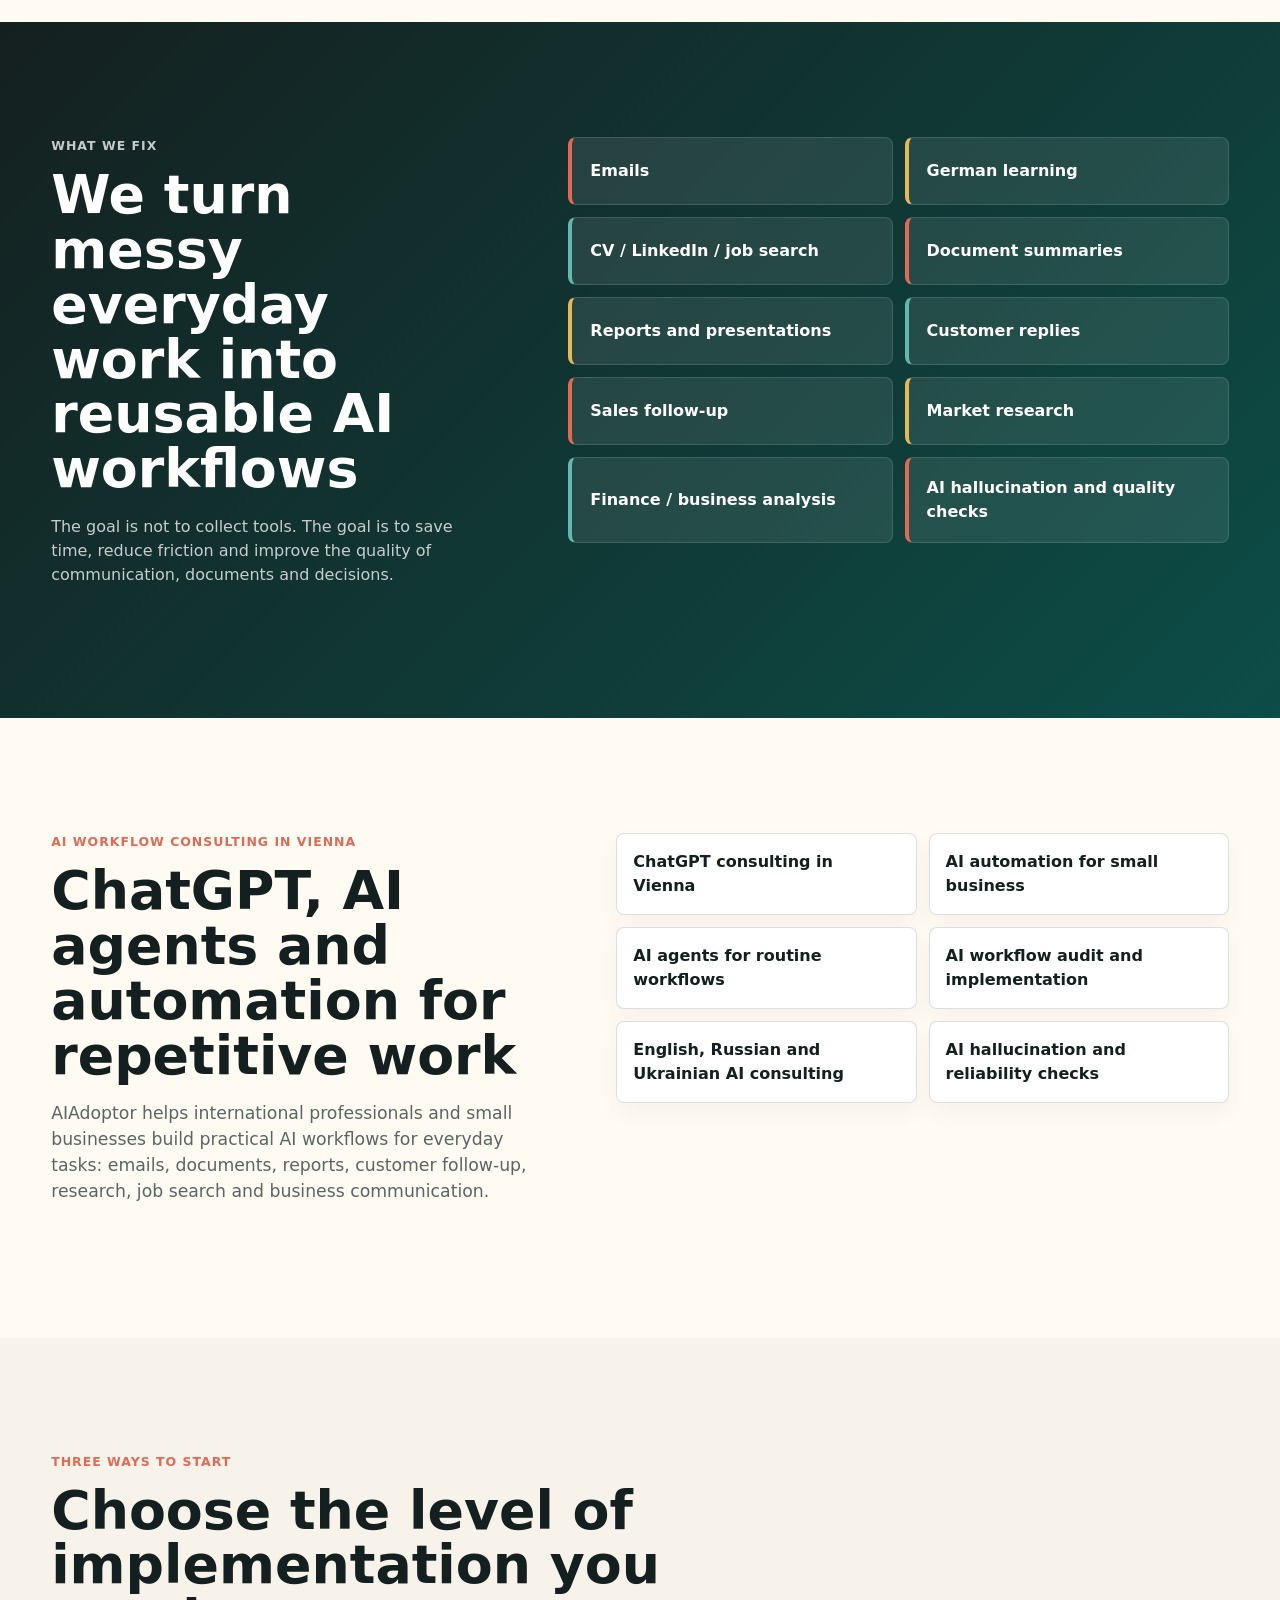
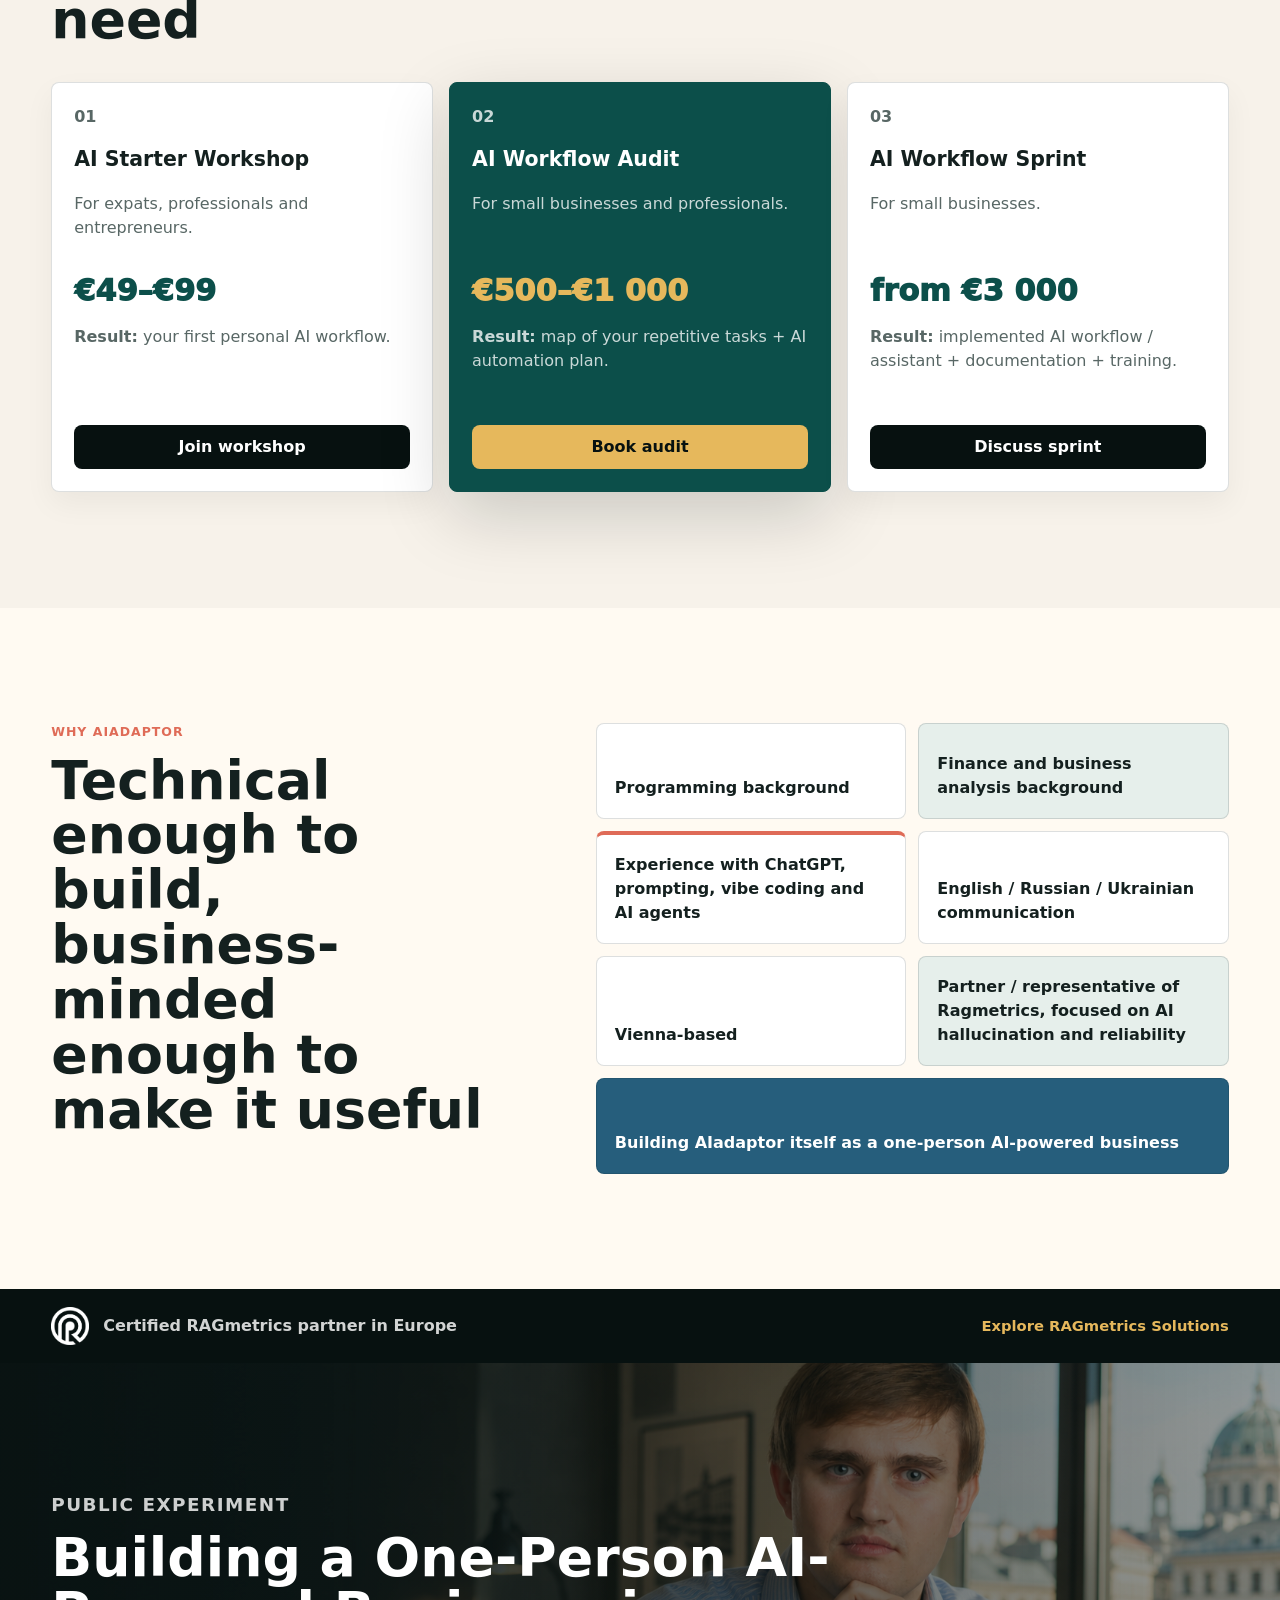
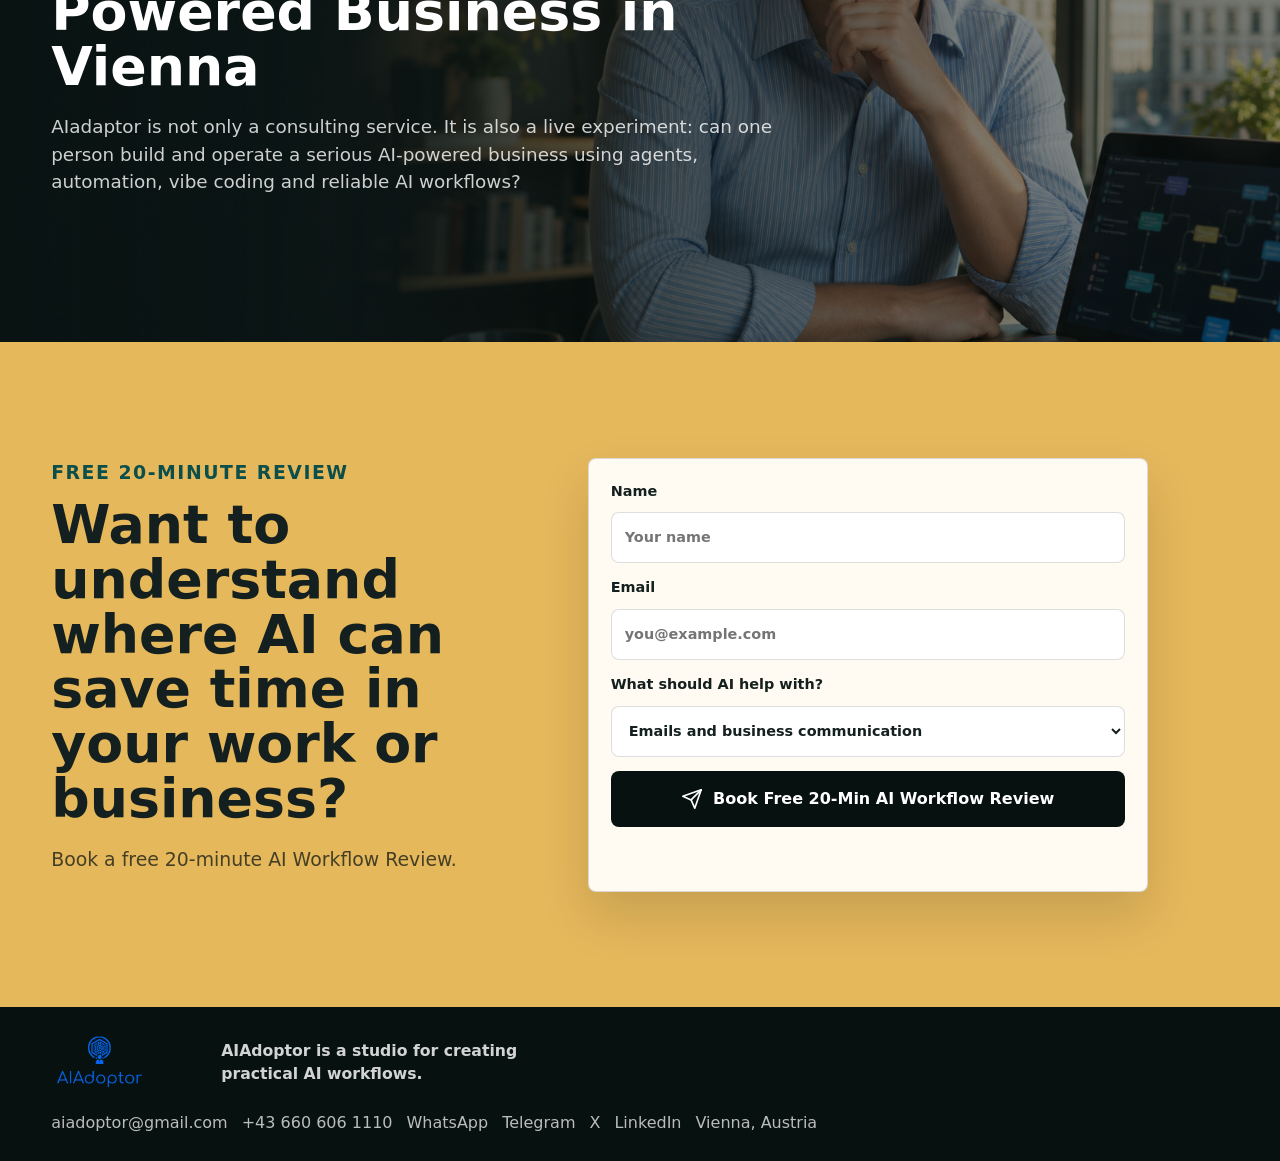
==== commit 5f3a09d9: "Update audience headline copy" ====
--- a/index.html
+++ b/index.html
@@ -230,7 +230,7 @@
       <section class="section audience" id="audience" aria-labelledby="audience-title">
         <div class="section-heading">
           <p class="eyebrow" data-i18n="audience.eyebrow">Who is this for?</p>
-          <h2 id="audience-title" data-i18n="audience.title">For people who need AI to work in real life, not in demos</h2>
+          <h2 id="audience-title" data-i18n="audience.title">For people who need AI in real life</h2>
         </div>
         <div class="audience-grid">
           <article>
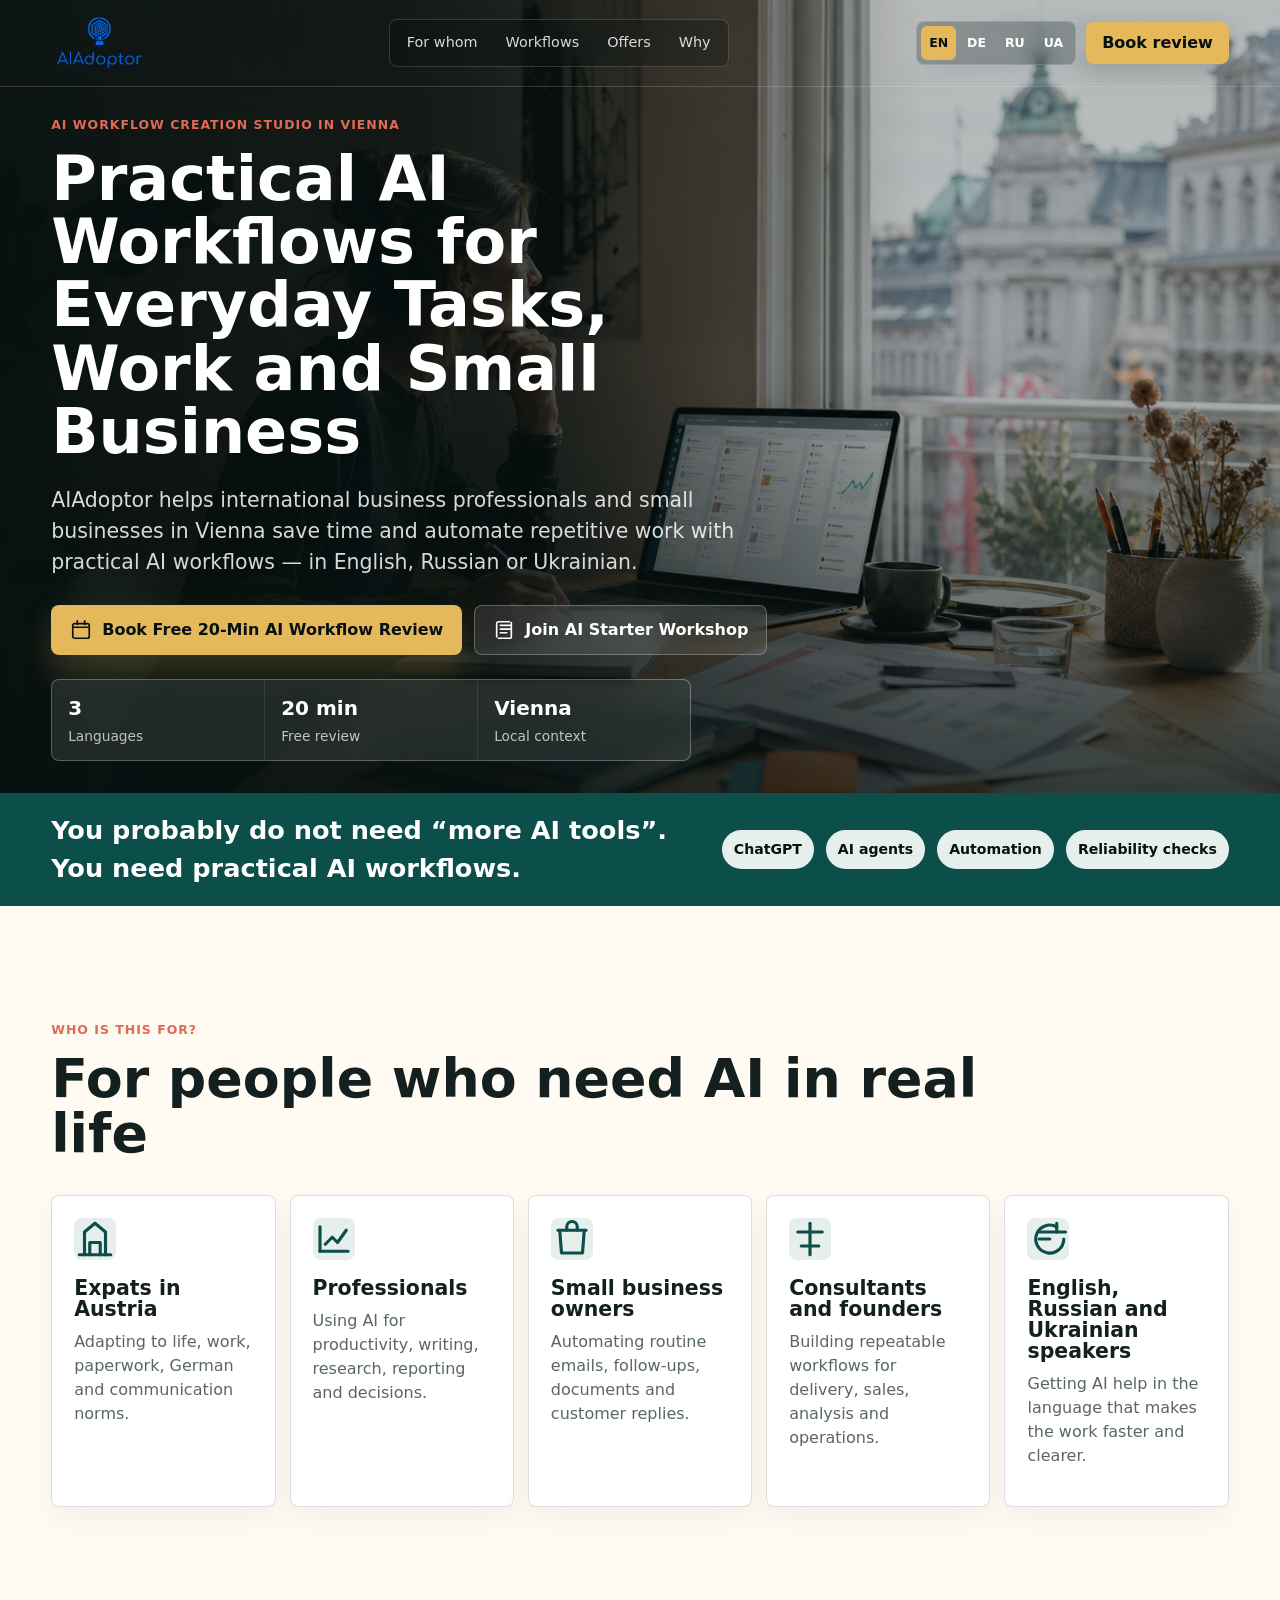
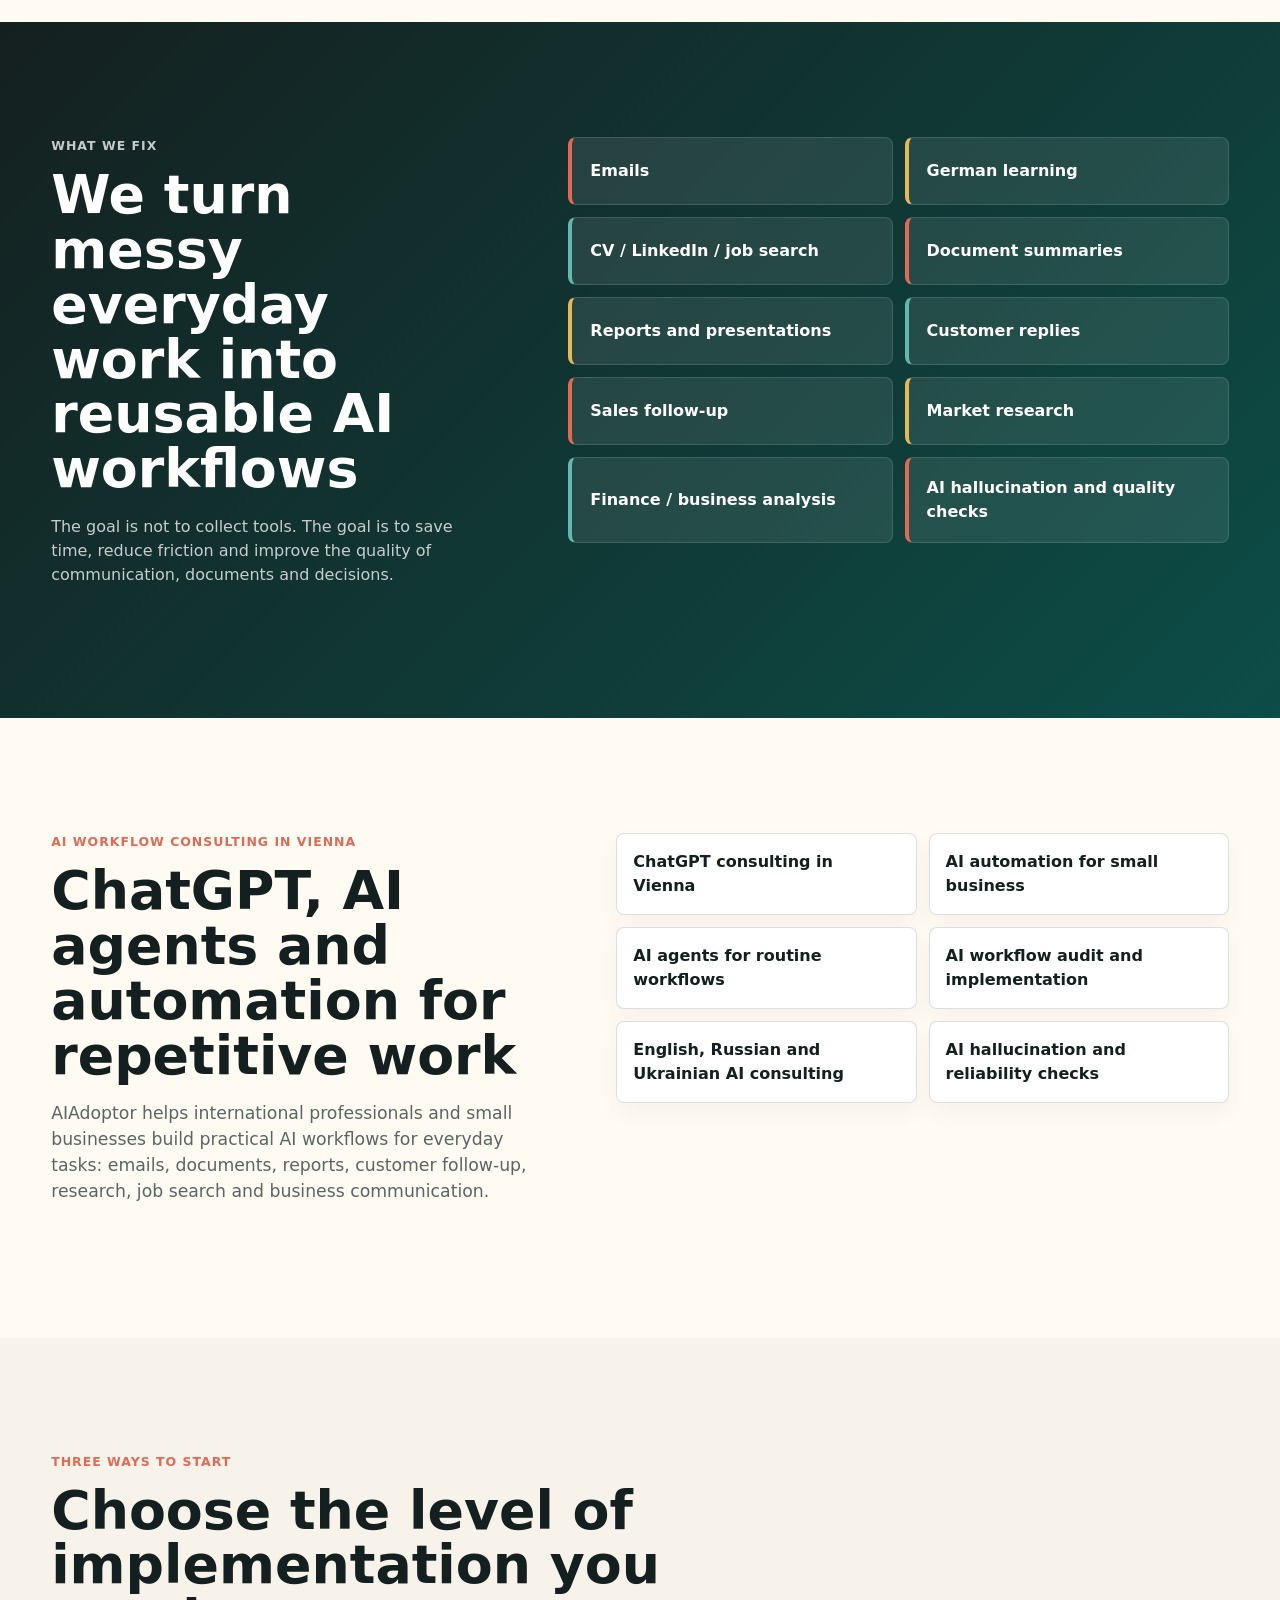
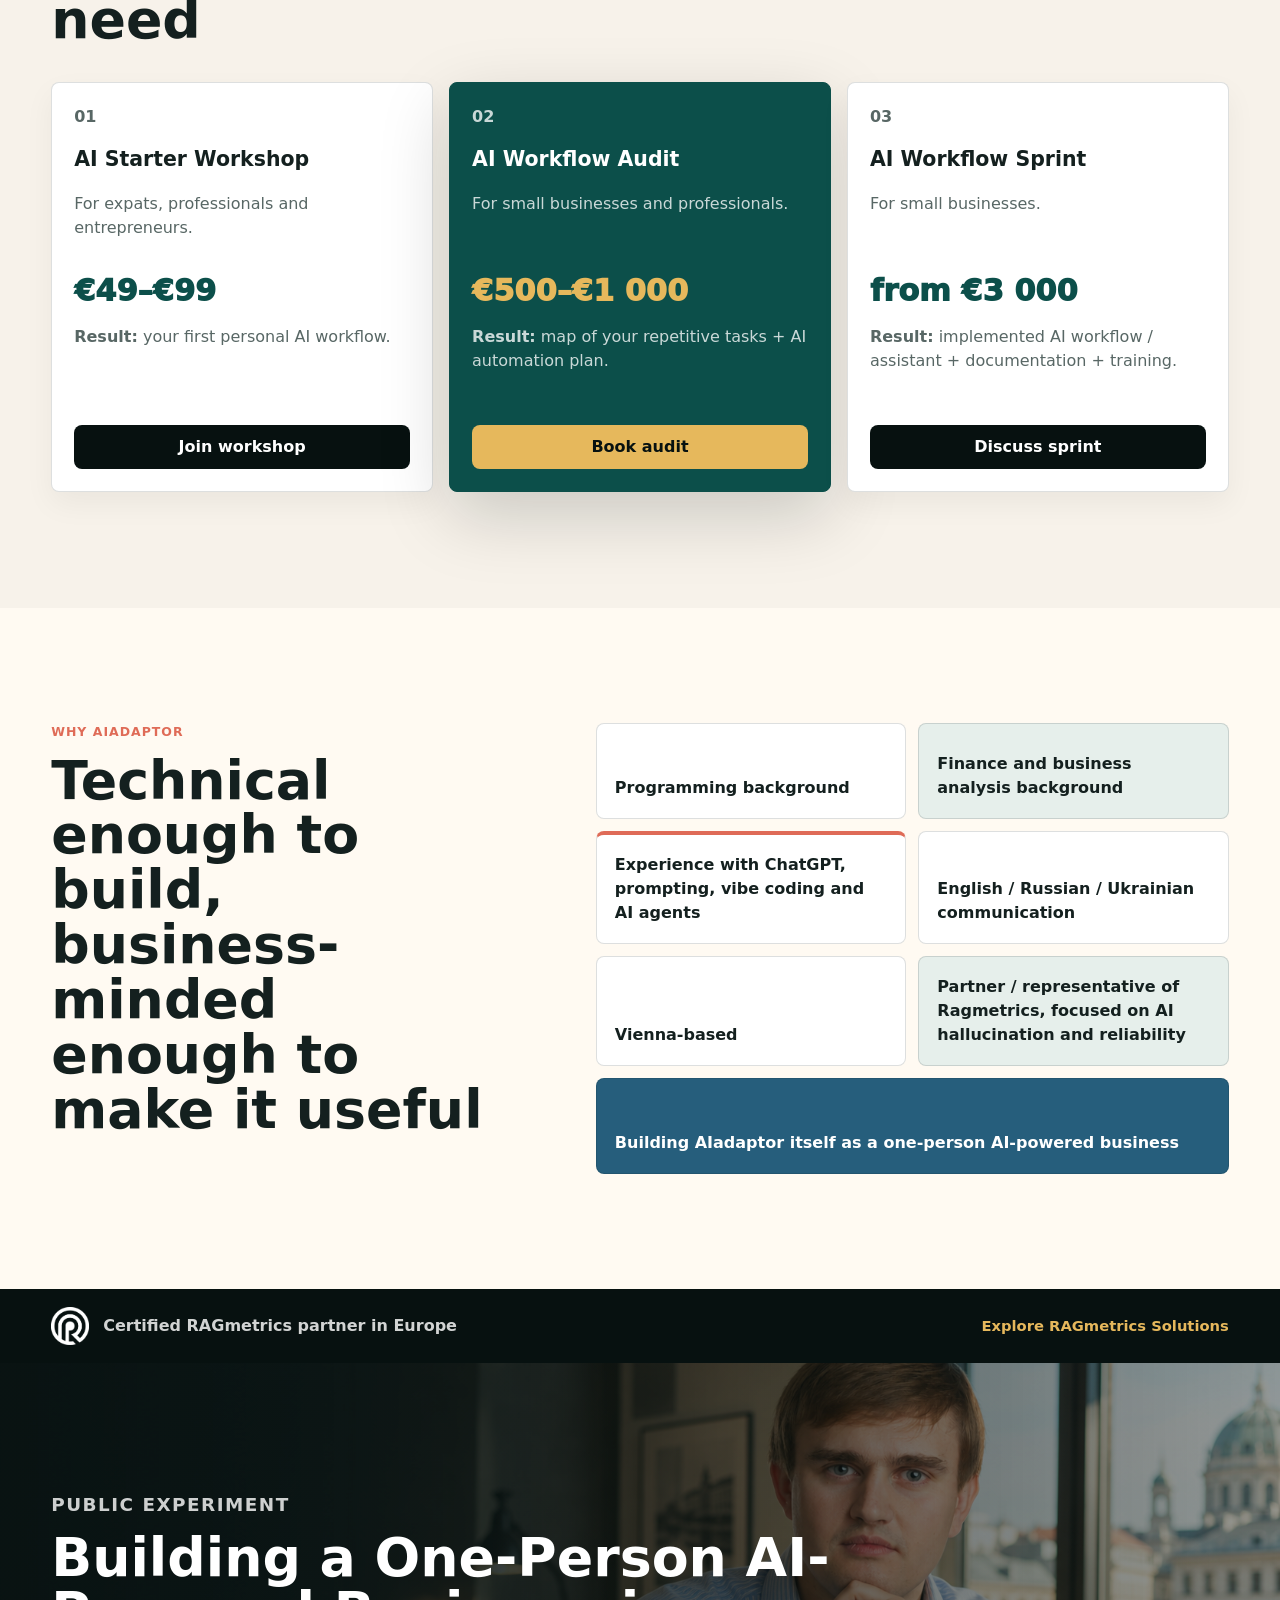
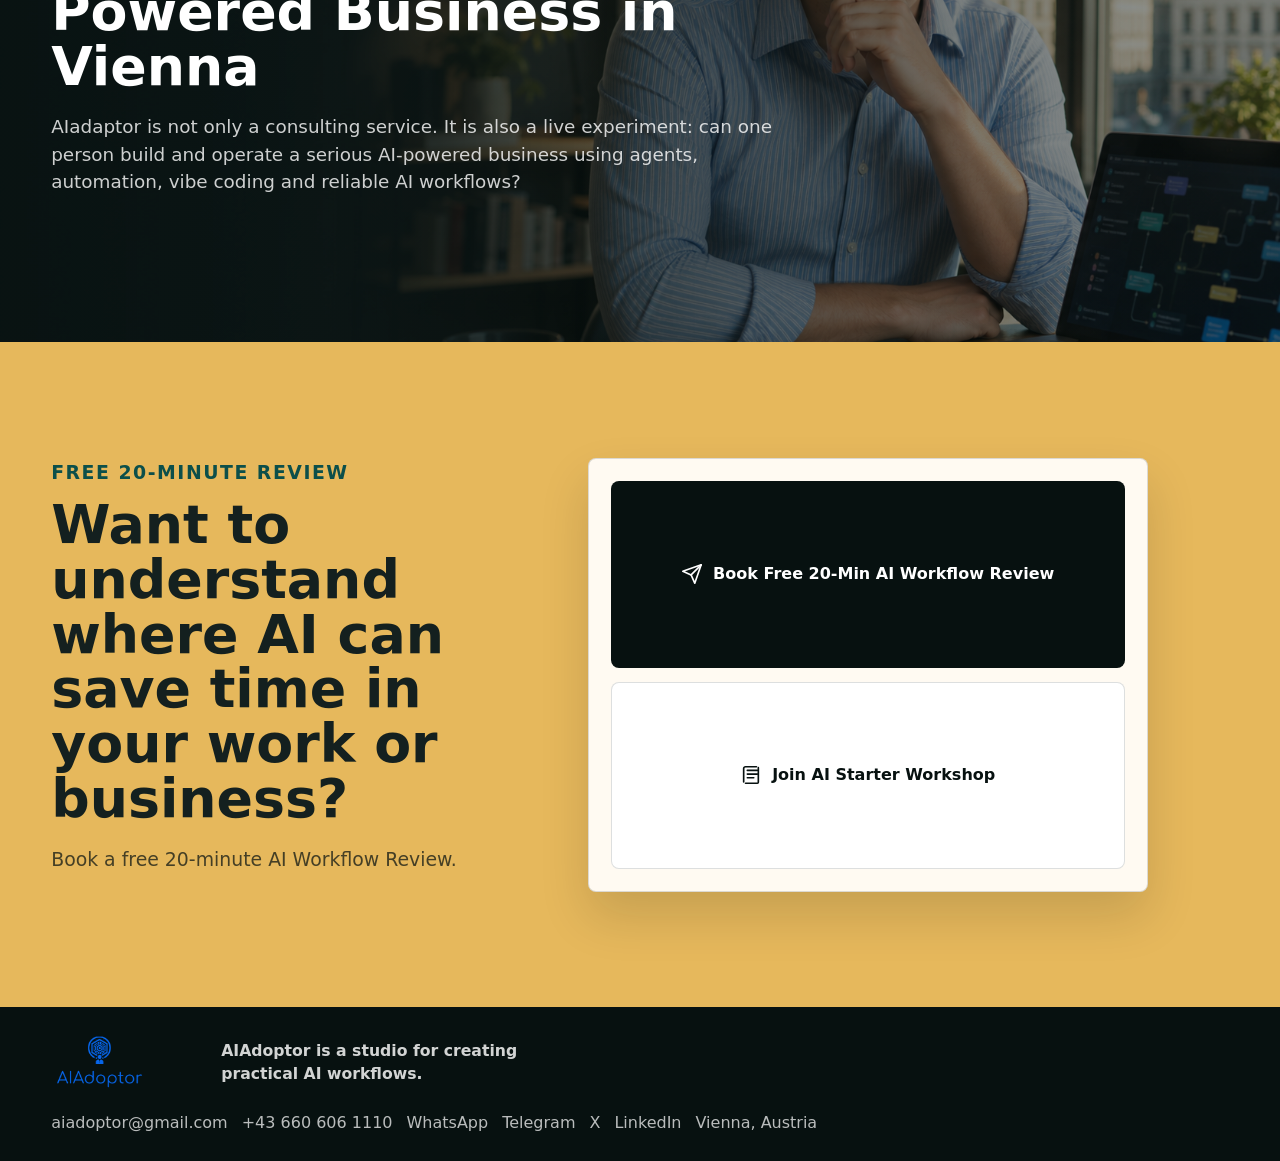
==== commit 61a73121: "Connect Calendly and Tally CTAs" ====
--- a/index.html
+++ b/index.html
@@ -171,7 +171,7 @@
           <button type="button" data-lang="ru" aria-pressed="false">RU</button>
           <button type="button" data-lang="uk" aria-pressed="false">UA</button>
         </div>
-        <a class="header-cta" href="#book" data-i18n="cta.short">Book review</a>
+        <a class="header-cta" href="https://calendly.com/aiadoptor/free-20-min-ai-workflow-review" target="_blank" rel="noopener" data-i18n="cta.short">Book review</a>
       </div>
     </header>
 
@@ -189,13 +189,13 @@
           <h1 data-i18n="hero.title">Practical AI Workflows for Everyday Tasks, Work and Small Business</h1>
           <p class="hero-copy" data-i18n="hero.copy">AIAdoptor helps international business professionals and small businesses in Vienna save time and automate repetitive work with practical AI workflows — in English, Russian or Ukrainian.</p>
           <div class="hero-actions">
-            <a class="button button-primary" href="#book">
+            <a class="button button-primary" href="https://calendly.com/aiadoptor/free-20-min-ai-workflow-review" target="_blank" rel="noopener">
               <span class="button-icon" aria-hidden="true">
                 <svg viewBox="0 0 24 24"><path d="M8 2v4" /><path d="M16 2v4" /><path d="M3.5 9h17" /><path d="M5 5h14a2 2 0 0 1 2 2v12a2 2 0 0 1-2 2H5a2 2 0 0 1-2-2V7a2 2 0 0 1 2-2Z" /></svg>
               </span>
               <span data-i18n="cta.review">Book Free 20-Min AI Workflow Review</span>
             </a>
-            <a class="button button-secondary" href="#workshop">
+            <a class="button button-secondary" href="https://tally.so/r/J9XApR" target="_blank" rel="noopener">
               <span class="button-icon" aria-hidden="true">
                 <svg viewBox="0 0 24 24"><path d="M4 19.5V5a2 2 0 0 1 2-2h12" /><path d="M8 7h11" /><path d="M8 11h11" /><path d="M8 15h7" /><path d="M6 21h13a1 1 0 0 0 1-1V4" /></svg>
               </span>
@@ -319,7 +319,7 @@
             <p data-i18n="offers.starter.for">For expats, professionals and entrepreneurs.</p>
             <div class="offer-price">€49–€99</div>
             <p class="result"><strong data-i18n="offers.resultLabel">Result:</strong> <span data-i18n="offers.starter.result">your first personal AI workflow.</span></p>
-            <a class="offer-link" href="#book" data-i18n="offers.starter.link">Join workshop</a>
+            <a class="offer-link" href="https://tally.so/r/J9XApR" target="_blank" rel="noopener" data-i18n="offers.starter.link">Join workshop</a>
           </article>
           <article class="offer-card featured">
             <p class="offer-number">02</p>
@@ -378,34 +378,20 @@
           <h2 id="book-title" data-i18n="book.title">Want to understand where AI can save time in your work or business?</h2>
           <p data-i18n="book.copy">Book a free 20-minute AI Workflow Review.</p>
         </div>
-        <form class="book-form" data-contact-form>
-          <label>
-            <span data-i18n="form.name">Name</span>
-            <input name="name" type="text" autocomplete="name" placeholder="Your name" data-i18n-attr="placeholder:form.namePlaceholder" required />
-          </label>
-          <label>
-            <span data-i18n="form.email">Email</span>
-            <input name="email" type="email" autocomplete="email" placeholder="you@example.com" required />
-          </label>
-          <label>
-            <span data-i18n="form.topic">What should AI help with?</span>
-            <select name="topic">
-              <option data-i18n="form.options.email">Emails and business communication</option>
-              <option data-i18n="form.options.docs">Documents, reports or presentations</option>
-              <option data-i18n="form.options.job">German, CV, LinkedIn or job search</option>
-              <option data-i18n="form.options.customer">Customer replies or sales follow-up</option>
-              <option data-i18n="form.options.business">Small business automation</option>
-              <option data-i18n="form.options.quality">AI hallucination and quality checks</option>
-            </select>
-          </label>
-          <button class="button button-dark" type="submit">
+        <div class="book-form booking-panel">
+          <a class="button button-dark" href="https://calendly.com/aiadoptor/free-20-min-ai-workflow-review" target="_blank" rel="noopener">
             <span class="button-icon" aria-hidden="true">
               <svg viewBox="0 0 24 24"><path d="M22 2 11 13" /><path d="m22 2-7 20-4-9-9-4Z" /></svg>
             </span>
             <span data-i18n="cta.review">Book Free 20-Min AI Workflow Review</span>
-          </button>
-          <p class="form-status" data-form-status role="status" aria-live="polite"></p>
-        </form>
+          </a>
+          <a class="button button-secondary" href="https://tally.so/r/J9XApR" target="_blank" rel="noopener">
+            <span class="button-icon" aria-hidden="true">
+              <svg viewBox="0 0 24 24"><path d="M4 19.5V5a2 2 0 0 1 2-2h12" /><path d="M8 7h11" /><path d="M8 11h11" /><path d="M8 15h7" /><path d="M6 21h13a1 1 0 0 0 1-1V4" /></svg>
+            </span>
+            <span data-i18n="cta.workshop">Join AI Starter Workshop</span>
+          </a>
+        </div>
       </section>
     </main>
 
--- a/styles.css
+++ b/styles.css
@@ -696,6 +696,17 @@
   box-shadow: 0 24px 50px rgba(7, 17, 16, 0.14);
 }
 
+.booking-panel .button {
+  width: 100%;
+}
+
+.booking-panel .button-secondary {
+  color: var(--ink-strong);
+  background: var(--white);
+  border-color: var(--line);
+  backdrop-filter: none;
+}
+
 label {
   display: grid;
   gap: 7px;
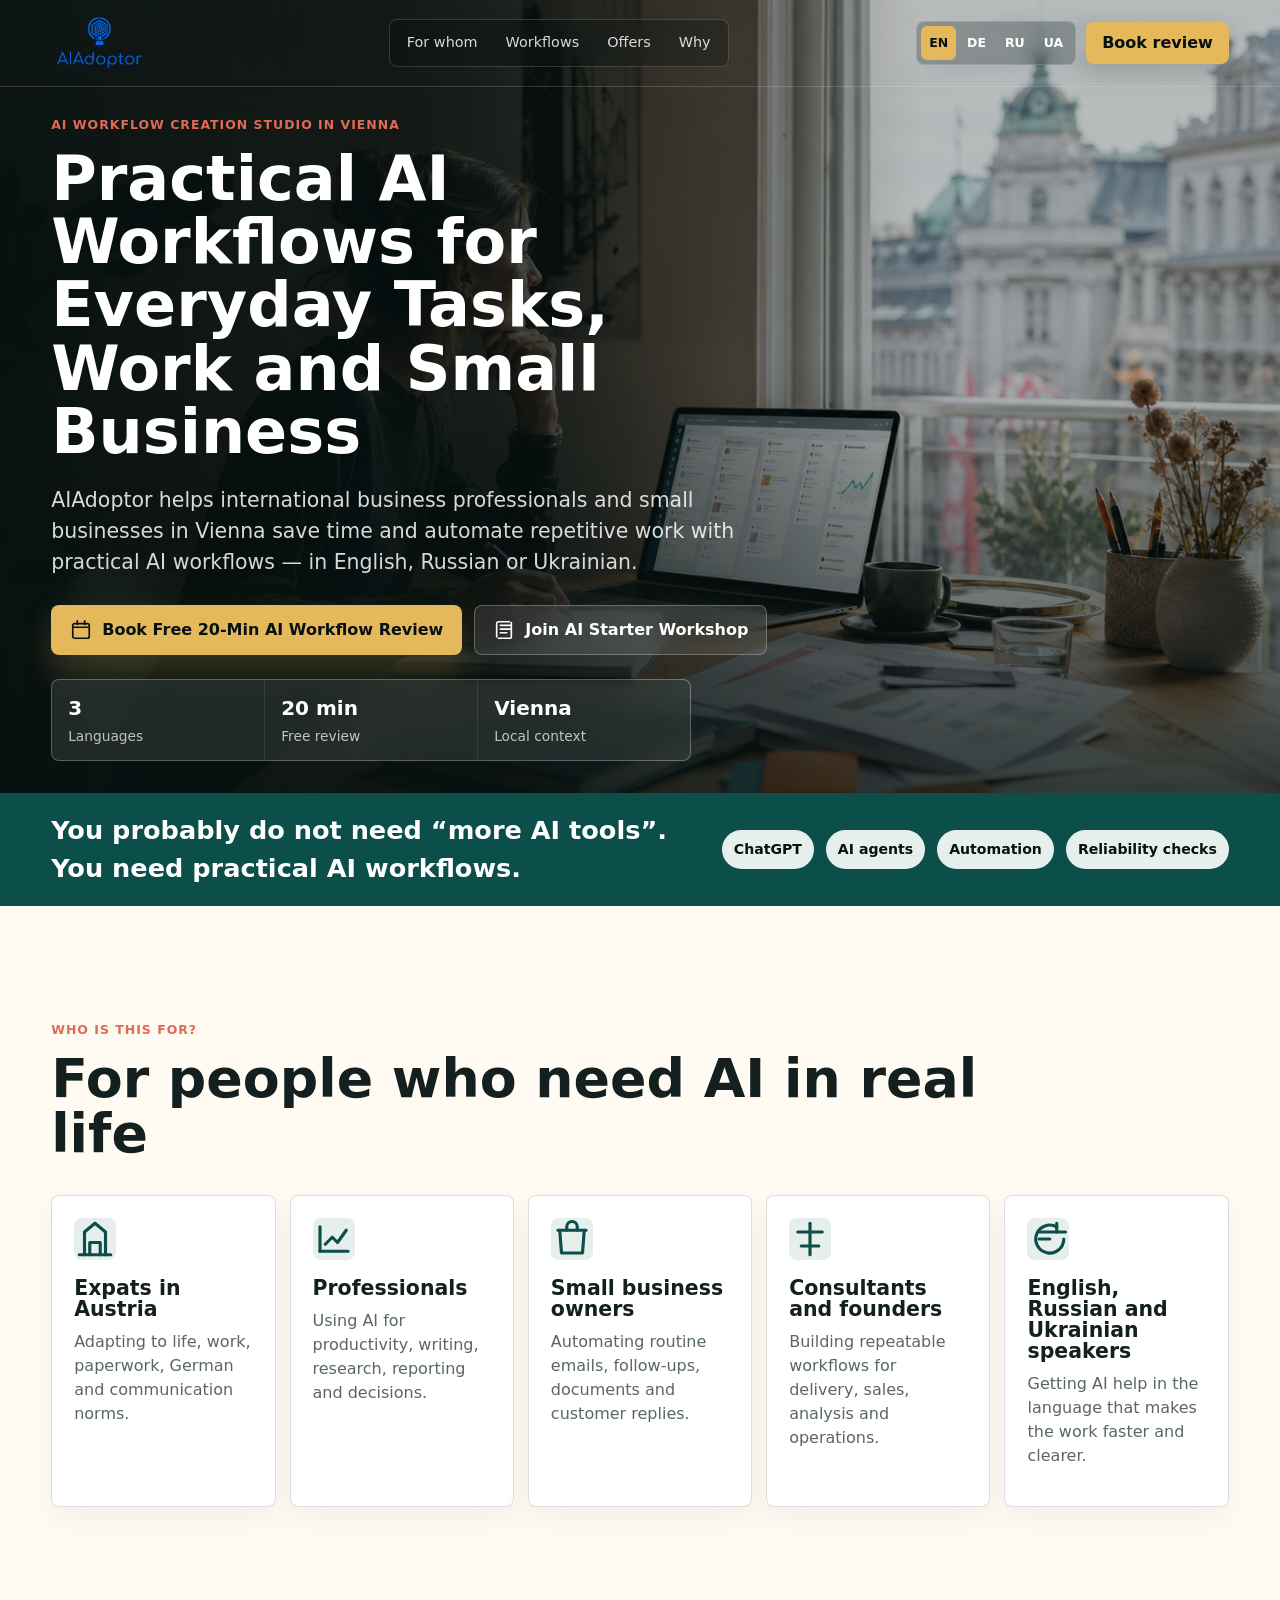
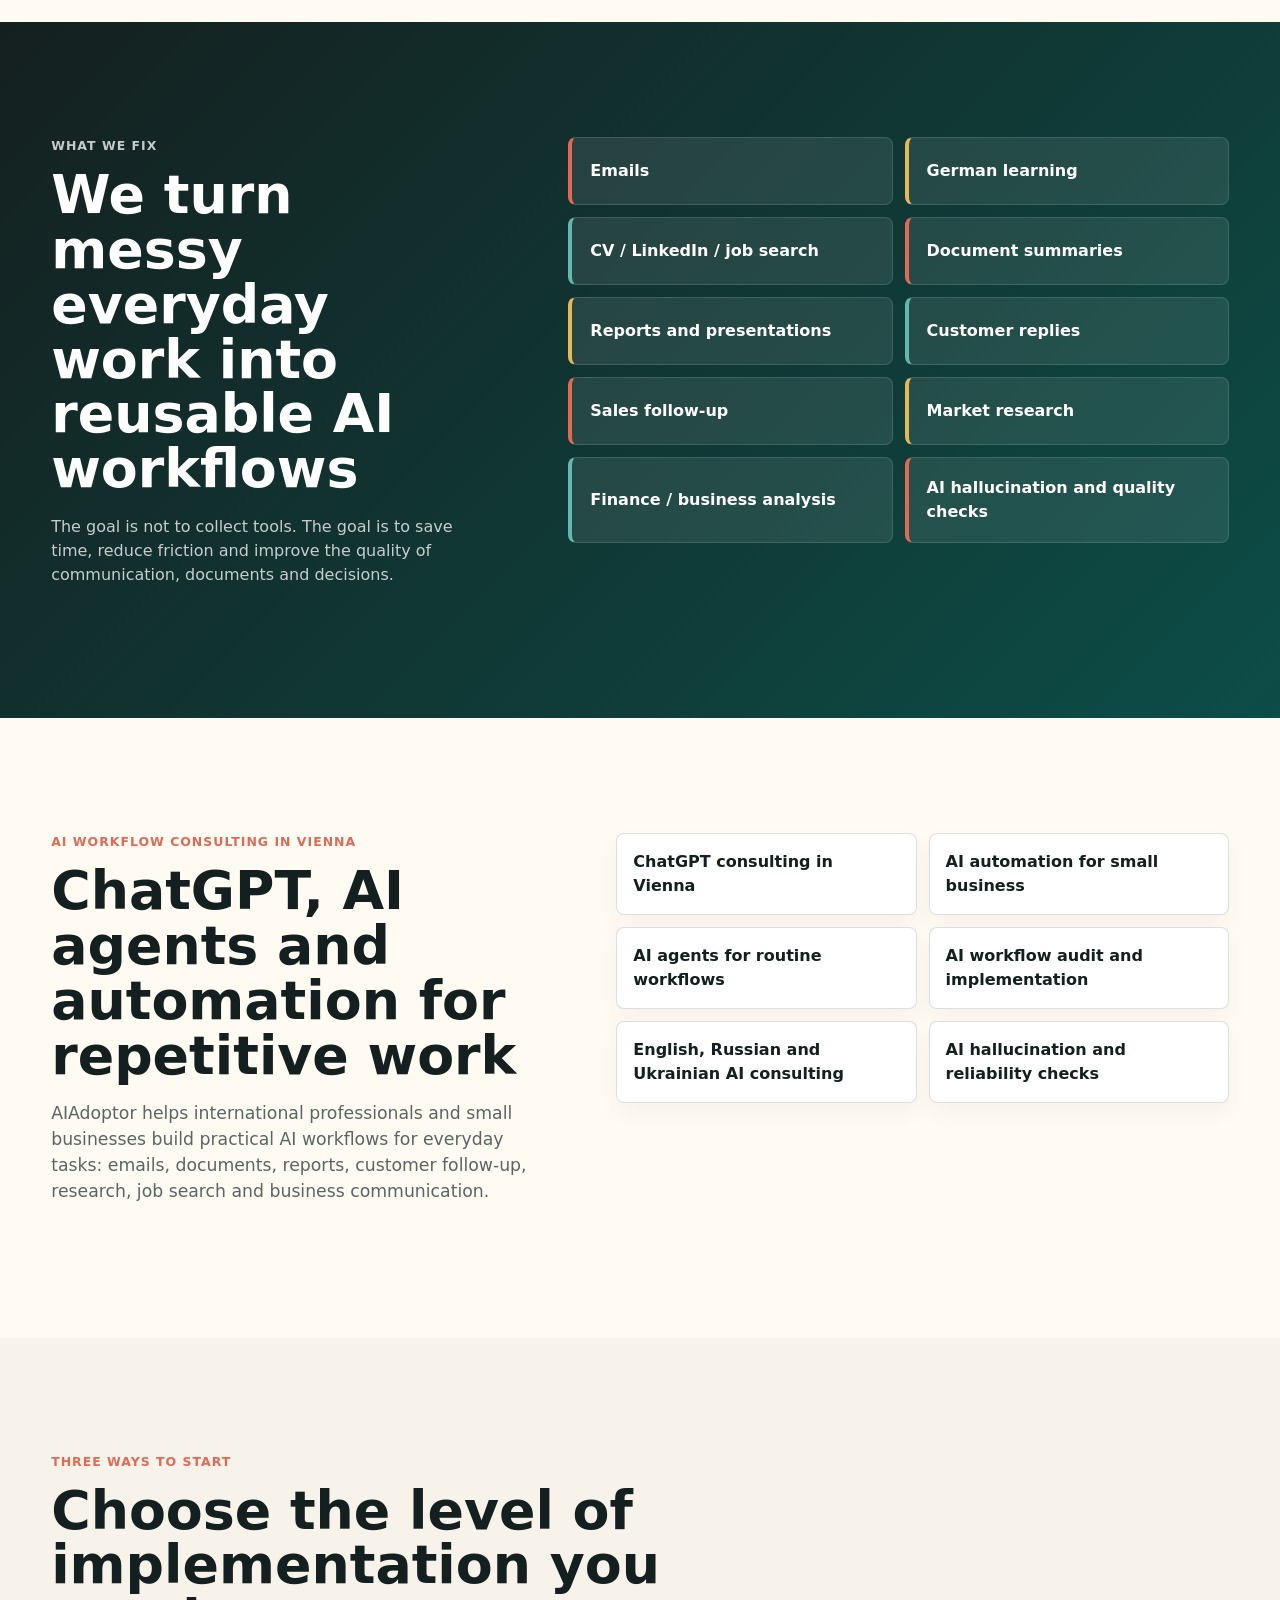
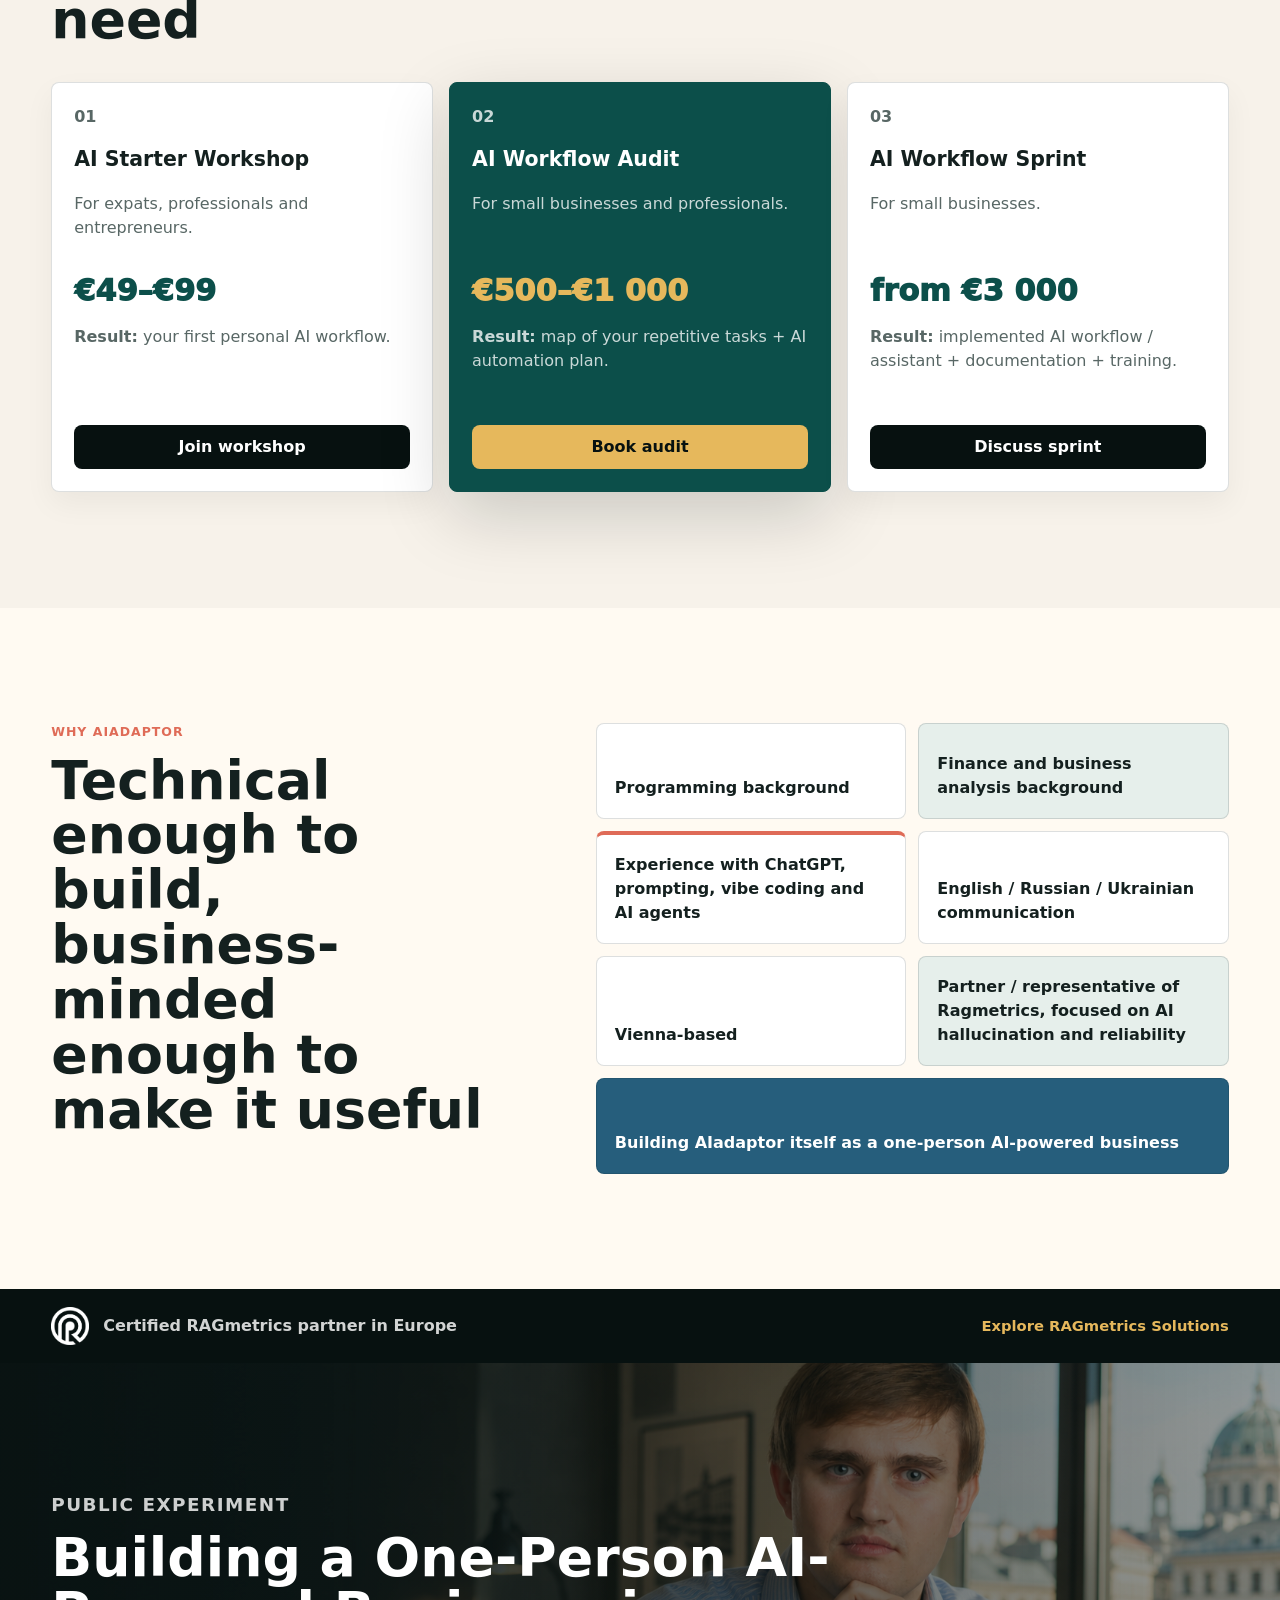
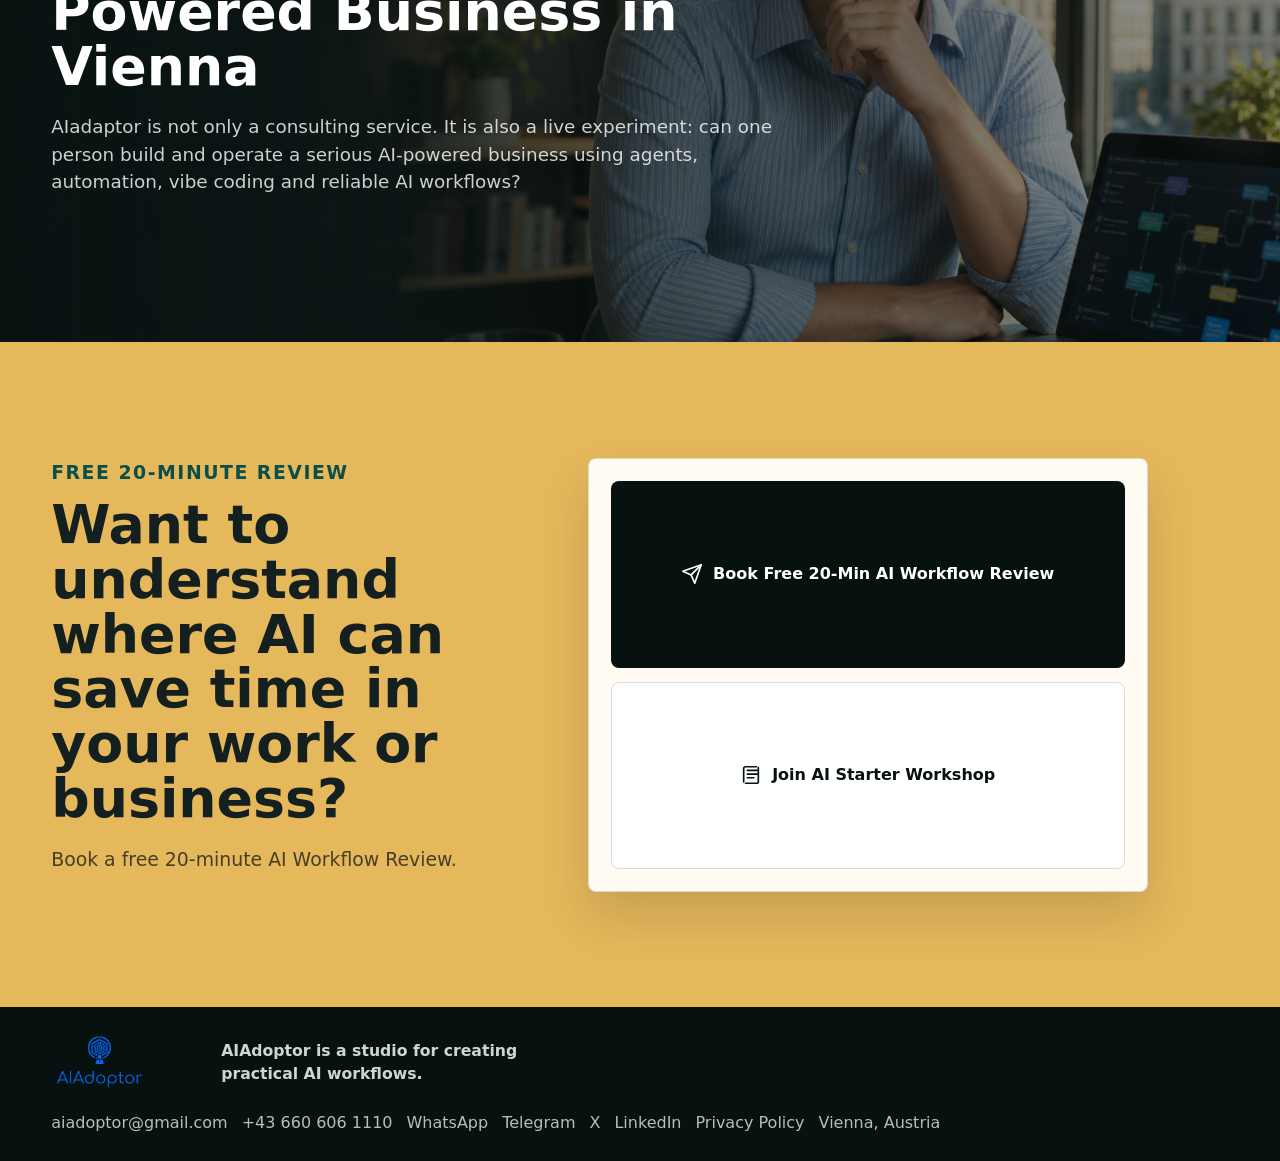
==== commit a8ddad89: "Publish integration and privacy updates" ====
--- a/index.html
+++ b/index.html
@@ -327,7 +327,7 @@
             <p data-i18n="offers.audit.for">For small businesses and professionals.</p>
             <div class="offer-price">€500–€1 000</div>
             <p class="result"><strong data-i18n="offers.resultLabel">Result:</strong> <span data-i18n="offers.audit.result">map of your repetitive tasks + AI automation plan.</span></p>
-            <a class="offer-link" href="#book" data-i18n="offers.audit.link">Book audit</a>
+            <a class="offer-link" href="https://tally.so/r/lbKdrk" target="_blank" rel="noopener" data-i18n="offers.audit.link">Book audit</a>
           </article>
           <article class="offer-card">
             <p class="offer-number">03</p>
@@ -335,7 +335,7 @@
             <p data-i18n="offers.sprint.for">For small businesses.</p>
             <div class="offer-price" data-i18n="offers.sprint.price">from €3 000</div>
             <p class="result"><strong data-i18n="offers.resultLabel">Result:</strong> <span data-i18n="offers.sprint.result">implemented AI workflow / assistant + documentation + training.</span></p>
-            <a class="offer-link" href="#book" data-i18n="offers.sprint.link">Discuss sprint</a>
+            <a class="offer-link" href="https://tally.so/r/lbKdrk" target="_blank" rel="noopener" data-i18n="offers.sprint.link">Discuss sprint</a>
           </article>
         </div>
       </section>
@@ -408,6 +408,7 @@
         <a href="https://t.me/aiadoptor" target="_blank" rel="noopener">Telegram</a>
         <a href="https://x.com/aiadoptor" target="_blank" rel="noopener">X</a>
         <a href="https://ua.linkedin.com/in/павел-фильянов-2507ba58" target="_blank" rel="noopener">LinkedIn</a>
+        <a href="/privacy/" data-i18n="footer.privacy">Privacy Policy</a>
         <span data-i18n="footer.location">Vienna, Austria</span>
       </div>
     </footer>
--- a/styles.css
+++ b/styles.css
@@ -763,6 +763,105 @@
   color: var(--white);
 }
 
+.legal-page {
+  background: var(--paper-strong);
+}
+
+.legal-header {
+  display: flex;
+  align-items: center;
+  justify-content: space-between;
+  gap: 20px;
+  padding: 18px clamp(18px, 4vw, 52px);
+  color: var(--ink);
+  background: var(--paper-strong);
+  border-bottom: 1px solid var(--line);
+}
+
+.legal-language-nav {
+  display: flex;
+  flex-wrap: wrap;
+  gap: 8px;
+}
+
+.legal-language-nav a {
+  min-width: 42px;
+  min-height: 36px;
+  display: inline-flex;
+  align-items: center;
+  justify-content: center;
+  color: var(--ink-strong);
+  background: var(--mist);
+  border: 1px solid var(--line);
+  border-radius: var(--radius);
+  font-weight: 840;
+}
+
+.legal-language-nav a:hover {
+  background: var(--amber);
+}
+
+.legal-main {
+  width: min(940px, calc(100% - 36px));
+  margin: 0 auto;
+  padding: 64px 0 72px;
+}
+
+.legal-hero {
+  padding-bottom: 30px;
+  border-bottom: 1px solid var(--line);
+}
+
+.legal-hero h1 {
+  max-width: 740px;
+  margin: 10px 0 16px;
+  font-size: clamp(2.4rem, 7vw, 5.2rem);
+  line-height: 0.94;
+}
+
+.legal-hero p {
+  max-width: 760px;
+  color: var(--muted);
+  font-size: 1.08rem;
+}
+
+.legal-updated {
+  margin-top: 20px;
+  color: var(--teal-dark);
+  font-weight: 840;
+}
+
+.legal-section {
+  padding: 36px 0;
+  border-bottom: 1px solid var(--line);
+}
+
+.legal-section h2 {
+  margin: 0 0 18px;
+  font-size: clamp(1.7rem, 4vw, 2.8rem);
+  line-height: 1;
+}
+
+.legal-section h3 {
+  margin: 24px 0 8px;
+  color: var(--teal-dark);
+  font-size: 1.05rem;
+}
+
+.legal-section p {
+  max-width: 820px;
+  margin: 0;
+  color: var(--muted);
+}
+
+.legal-section a {
+  color: var(--teal-dark);
+  font-weight: 840;
+  text-decoration: underline;
+  text-decoration-thickness: 1px;
+  text-underline-offset: 3px;
+}
+
 .partner-band {
   padding: 0 clamp(18px, 4vw, 52px);
   color: var(--white);
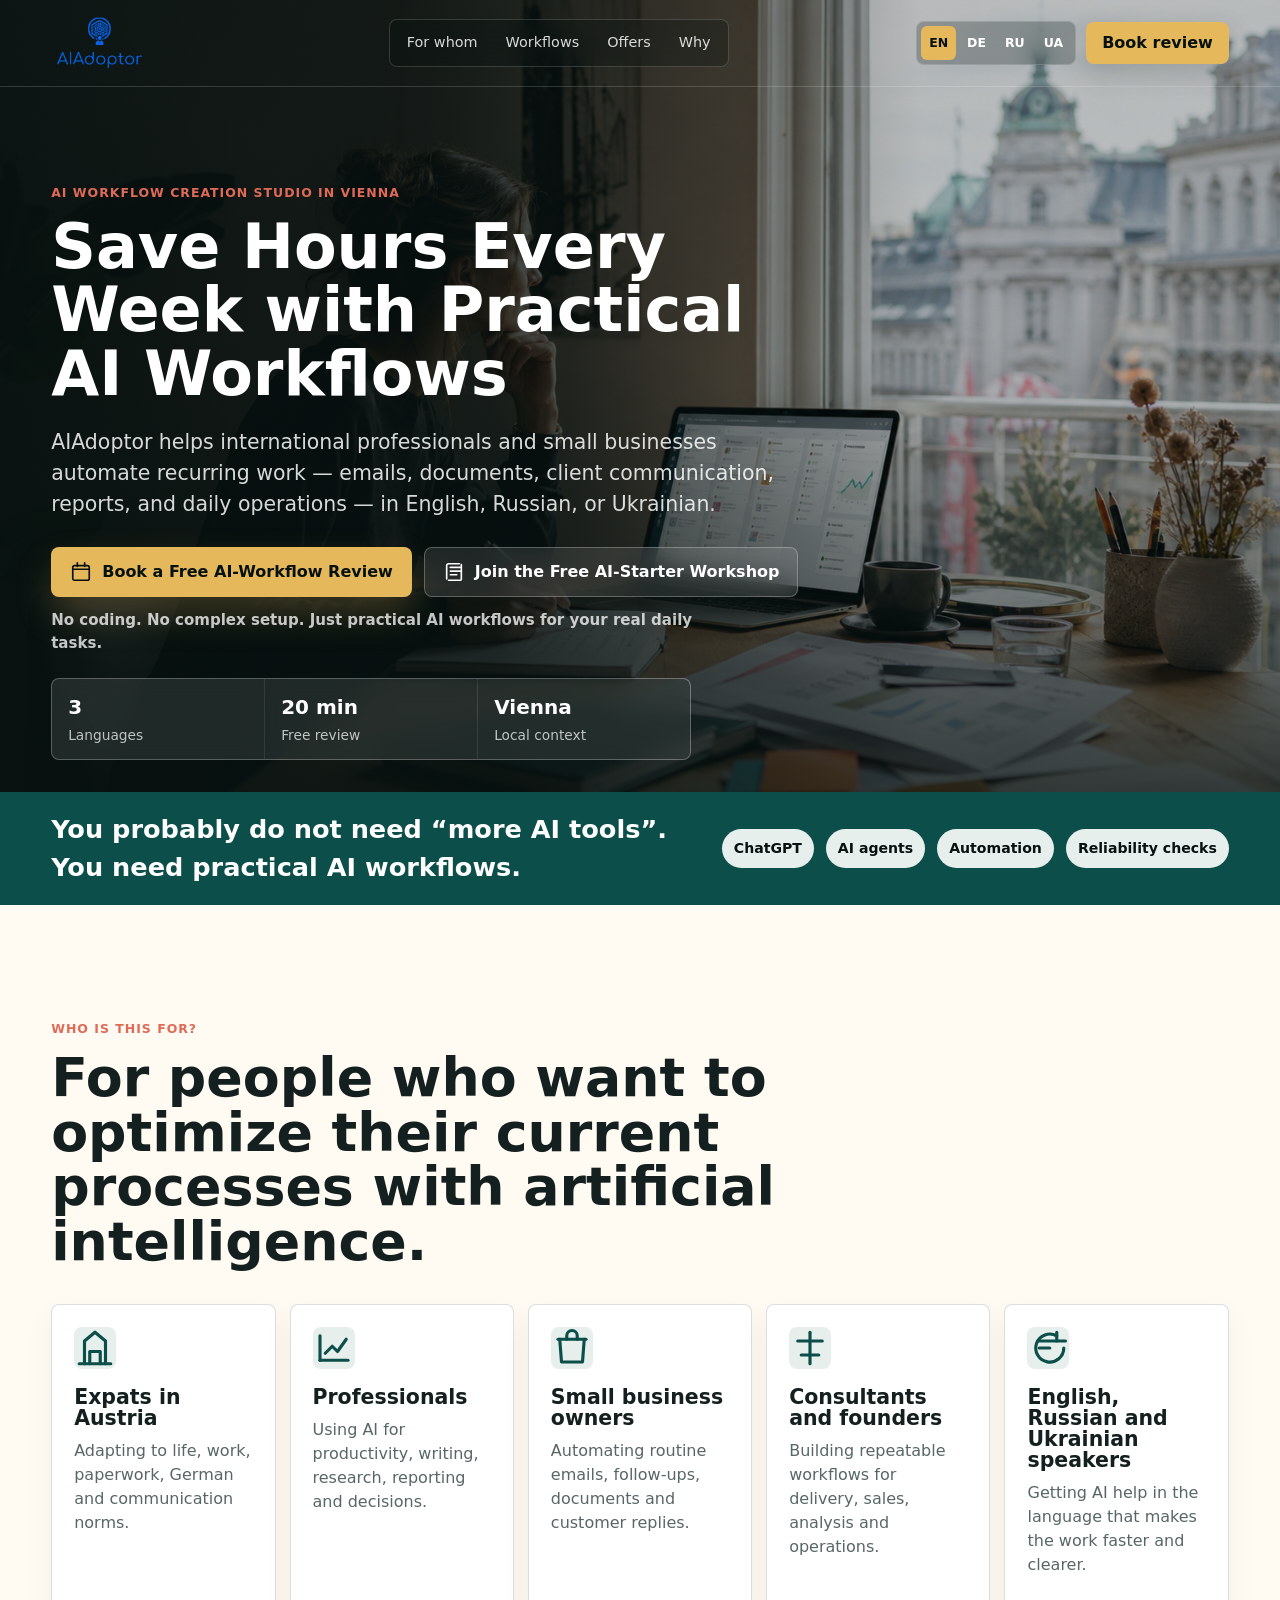
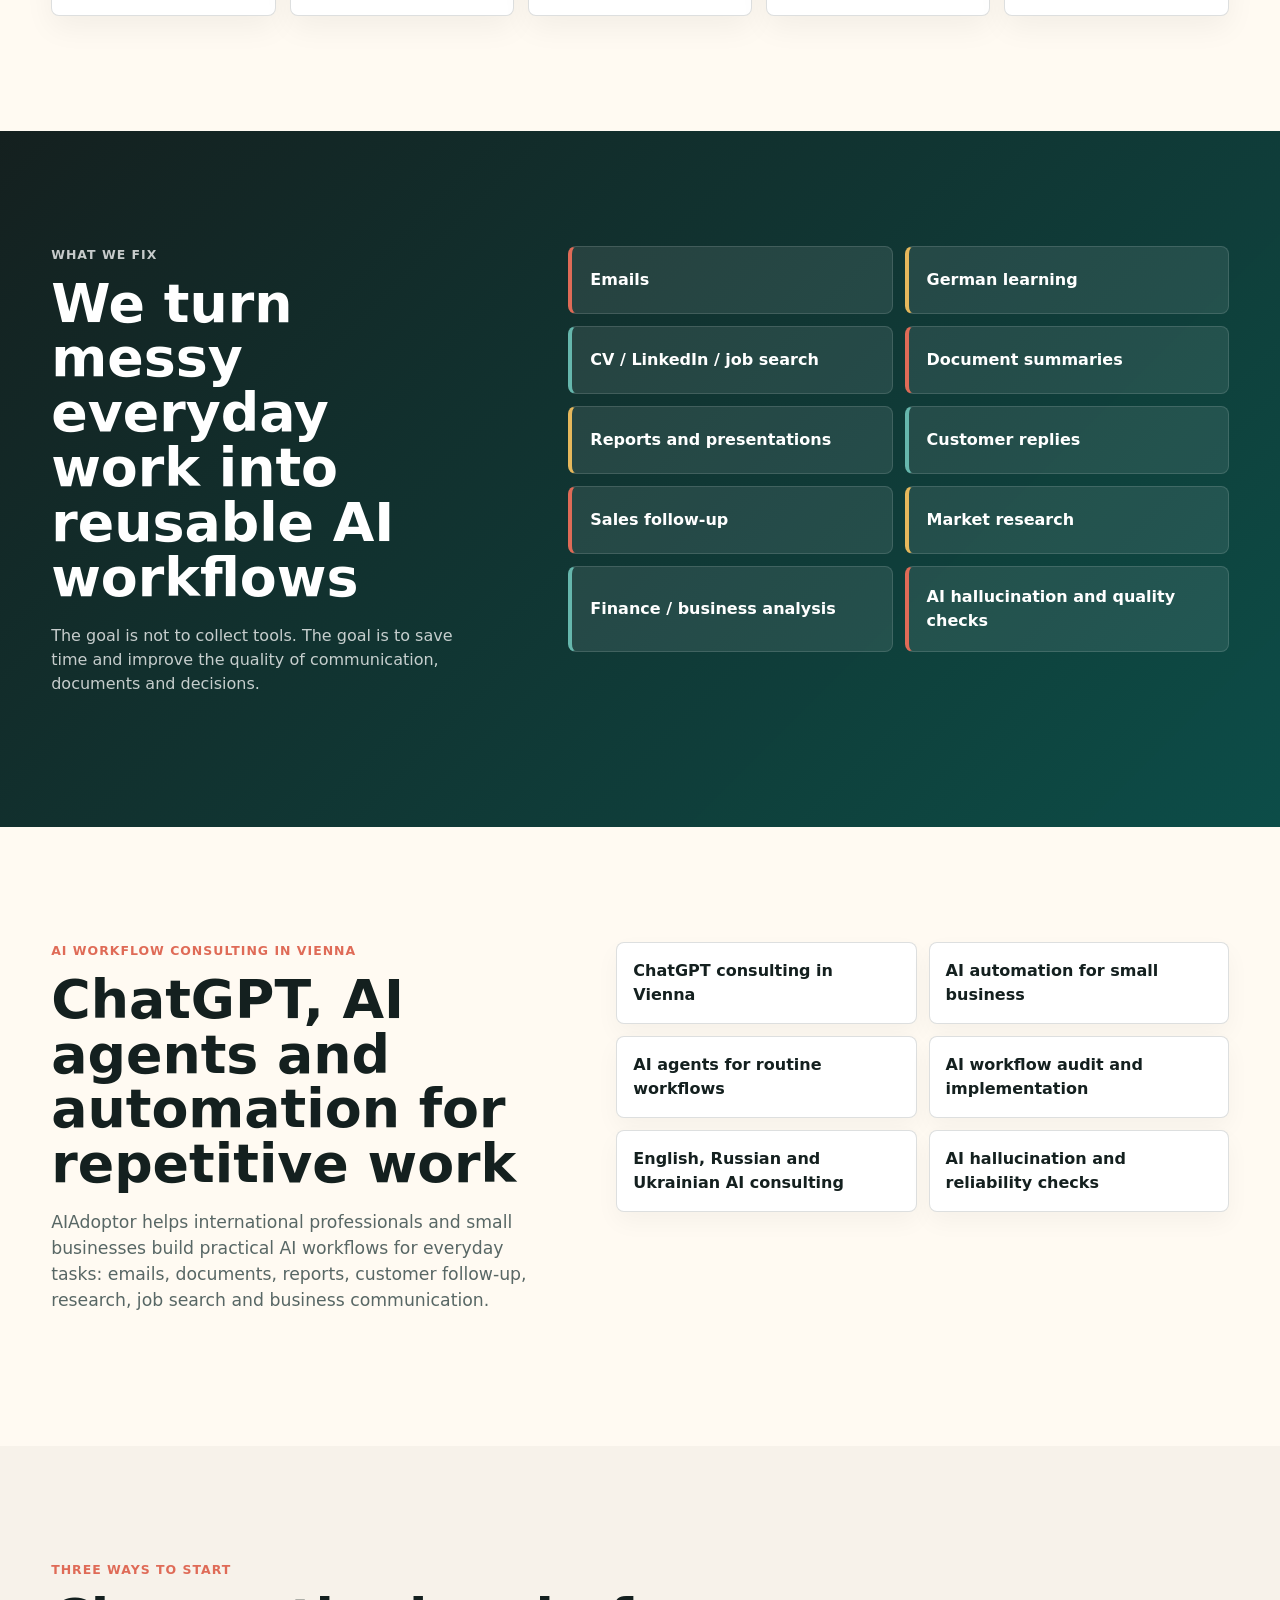
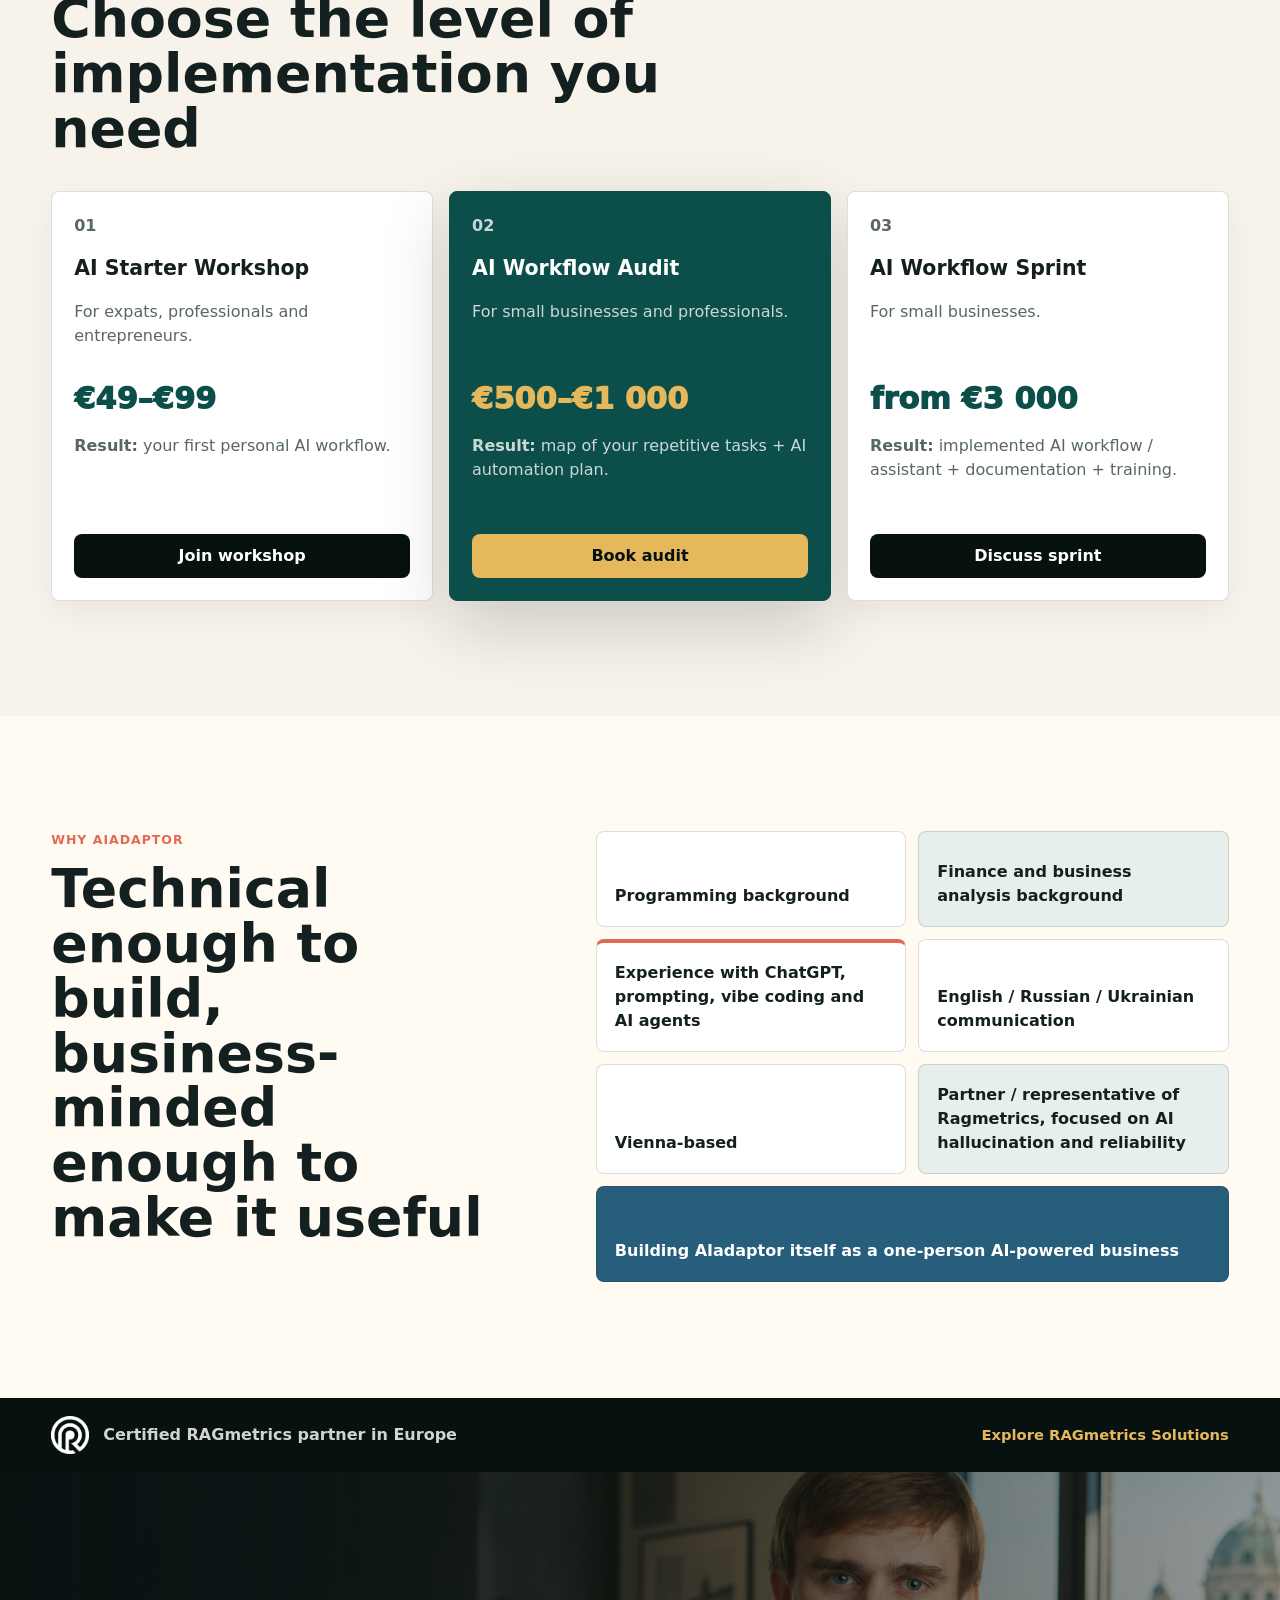
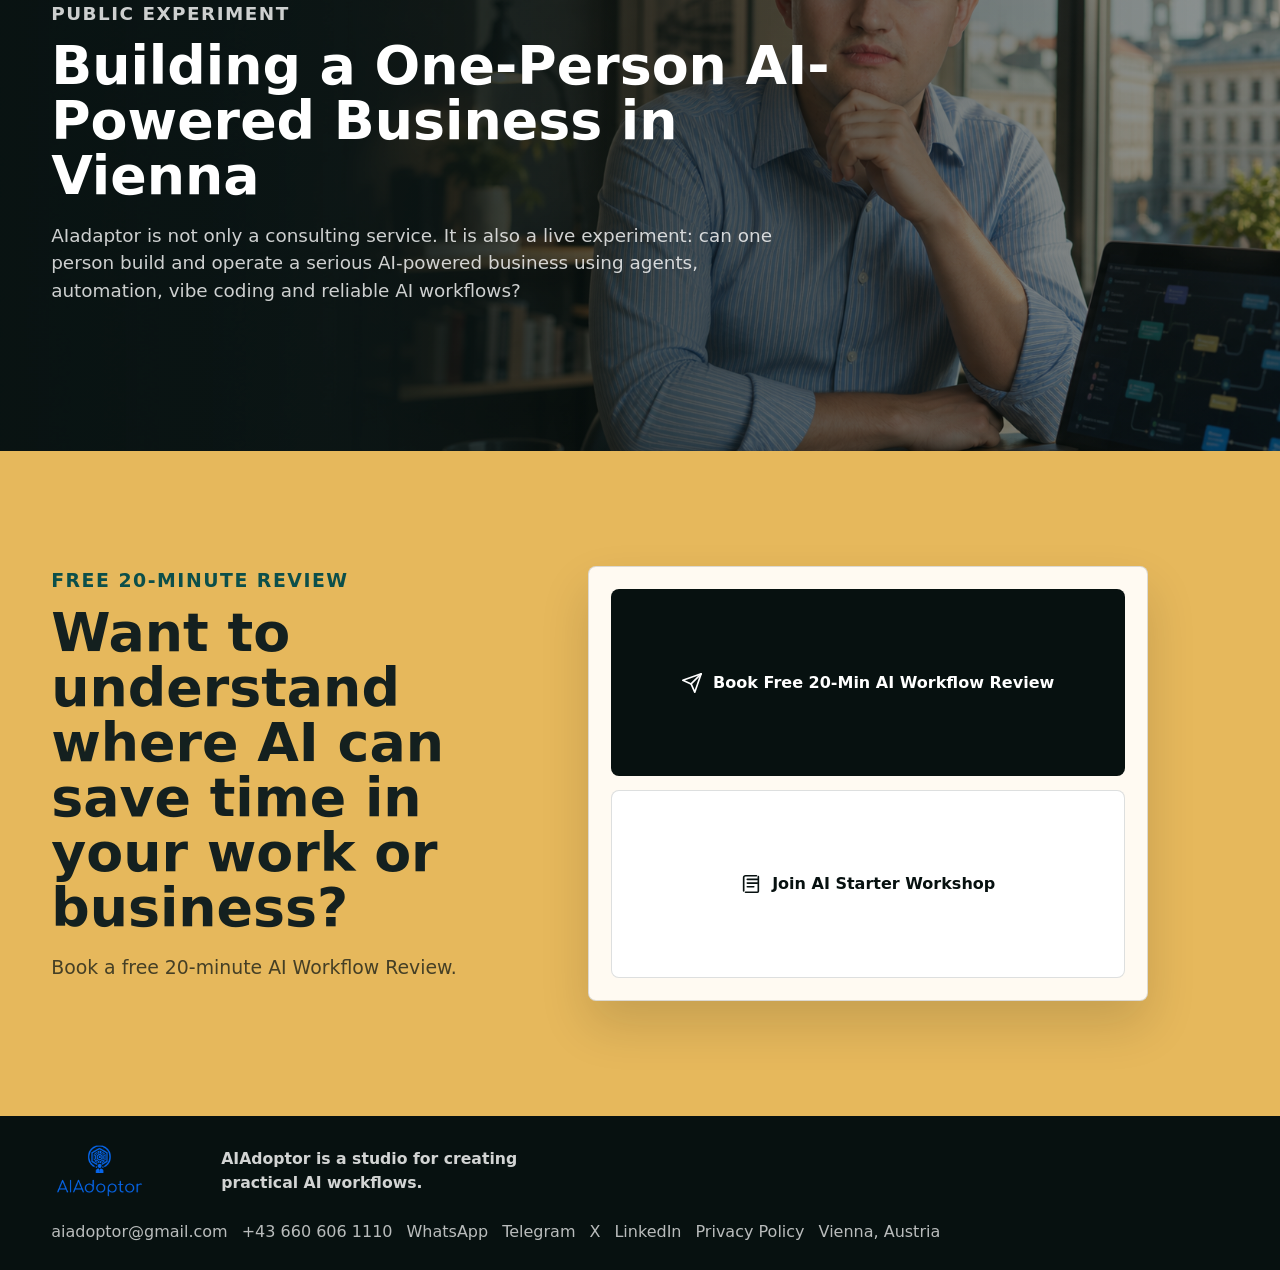
==== commit 6233ca1a: "Update multilingual landing page content" ====
--- a/index.html
+++ b/index.html
@@ -186,22 +186,23 @@
         <div class="hero-scrim" aria-hidden="true"></div>
         <div class="hero-content">
           <p class="eyebrow" data-i18n="hero.eyebrow">AI workflow creation studio in Vienna</p>
-          <h1 data-i18n="hero.title">Practical AI Workflows for Everyday Tasks, Work and Small Business</h1>
-          <p class="hero-copy" data-i18n="hero.copy">AIAdoptor helps international business professionals and small businesses in Vienna save time and automate repetitive work with practical AI workflows — in English, Russian or Ukrainian.</p>
+          <h1 data-i18n="hero.title">Save Hours Every Week with Practical AI Workflows</h1>
+          <p class="hero-copy" data-i18n="hero.copy">AIAdoptor helps international professionals and small businesses automate recurring work — emails, documents, client communication, reports, and daily operations — in English, Russian, or Ukrainian.</p>
           <div class="hero-actions">
             <a class="button button-primary" href="https://calendly.com/aiadoptor/free-20-min-ai-workflow-review" target="_blank" rel="noopener">
               <span class="button-icon" aria-hidden="true">
                 <svg viewBox="0 0 24 24"><path d="M8 2v4" /><path d="M16 2v4" /><path d="M3.5 9h17" /><path d="M5 5h14a2 2 0 0 1 2 2v12a2 2 0 0 1-2 2H5a2 2 0 0 1-2-2V7a2 2 0 0 1 2-2Z" /></svg>
               </span>
-              <span data-i18n="cta.review">Book Free 20-Min AI Workflow Review</span>
+              <span data-i18n="hero.cta.review">Book a Free AI-Workflow Review</span>
             </a>
             <a class="button button-secondary" href="https://tally.so/r/J9XApR" target="_blank" rel="noopener">
               <span class="button-icon" aria-hidden="true">
                 <svg viewBox="0 0 24 24"><path d="M4 19.5V5a2 2 0 0 1 2-2h12" /><path d="M8 7h11" /><path d="M8 11h11" /><path d="M8 15h7" /><path d="M6 21h13a1 1 0 0 0 1-1V4" /></svg>
               </span>
-              <span data-i18n="cta.workshop">Join AI Starter Workshop</span>
+              <span data-i18n="hero.cta.workshop">Join the Free AI-Starter Workshop</span>
             </a>
           </div>
+          <p class="hero-microcopy" data-i18n="hero.microcopy">No coding. No complex setup. Just practical AI workflows for your real daily tasks.</p>
           <dl class="hero-signals" aria-label="Service highlights" data-i18n-attr="aria-label:hero.signalsAria">
             <div>
               <dt>3</dt>
@@ -230,7 +231,7 @@
       <section class="section audience" id="audience" aria-labelledby="audience-title">
         <div class="section-heading">
           <p class="eyebrow" data-i18n="audience.eyebrow">Who is this for?</p>
-          <h2 id="audience-title" data-i18n="audience.title">For people who need AI in real life</h2>
+          <h2 id="audience-title" data-i18n="audience.title">For people who want to optimize their current processes with artificial intelligence.</h2>
         </div>
         <div class="audience-grid">
           <article>
@@ -275,7 +276,7 @@
         <div class="workflow-copy">
           <p class="eyebrow" data-i18n="workflows.eyebrow">What we fix</p>
           <h2 id="workflows-title" data-i18n="workflows.title">We turn messy everyday work into reusable AI workflows</h2>
-          <p data-i18n="workflows.copy">The goal is not to collect tools. The goal is to save time, reduce friction and improve the quality of communication, documents and decisions.</p>
+          <p data-i18n="workflows.copy">The goal is not to collect tools. The goal is to save time and improve the quality of communication, documents and decisions.</p>
         </div>
         <div class="workflow-list" aria-label="AI workflow areas" data-i18n-attr="aria-label:workflows.aria">
           <span data-i18n="workflows.items.emails">Emails</span>
--- a/styles.css
+++ b/styles.css
@@ -290,7 +290,15 @@
   display: flex;
   flex-wrap: wrap;
   gap: 12px;
-  margin-bottom: 24px;
+  margin-bottom: 12px;
+}
+
+.hero-microcopy {
+  max-width: 680px;
+  margin: 0 0 24px;
+  color: rgba(255, 255, 255, 0.76);
+  font-size: 0.94rem;
+  font-weight: 760;
 }
 
 .button {
